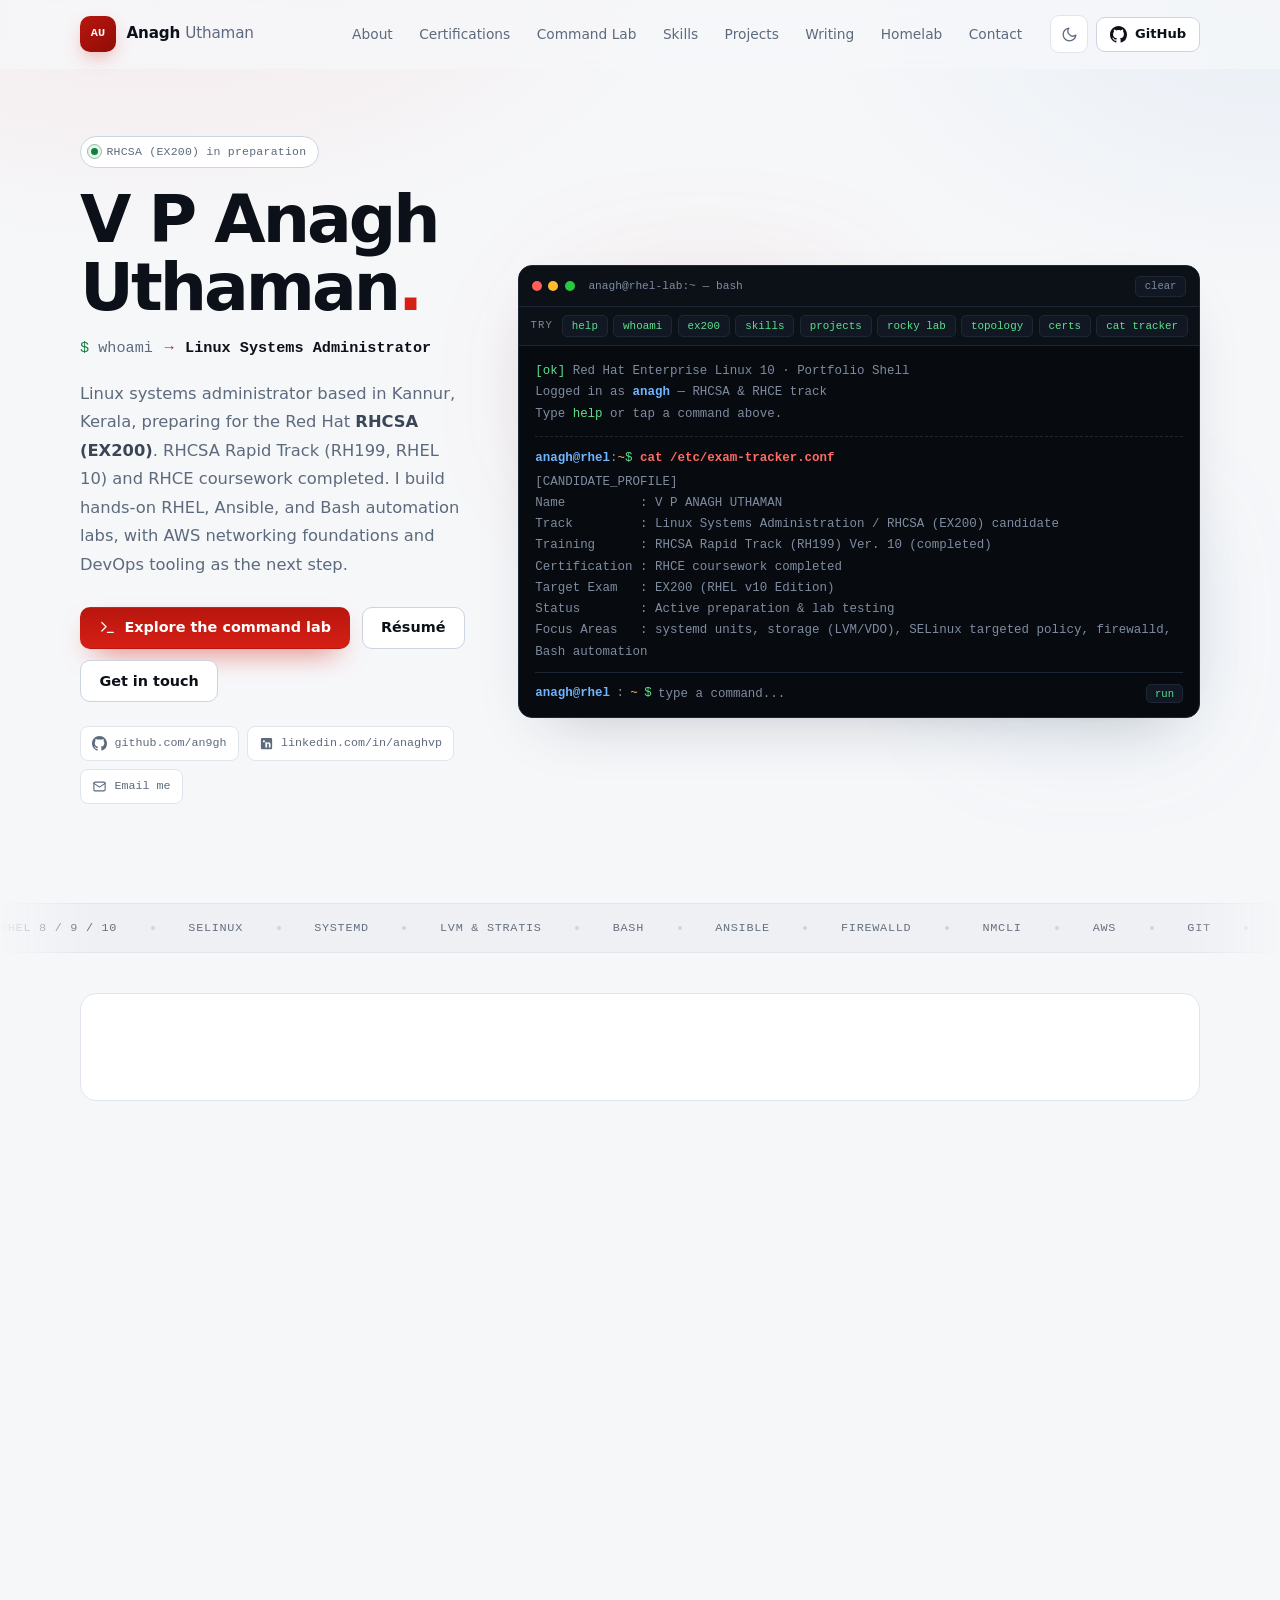
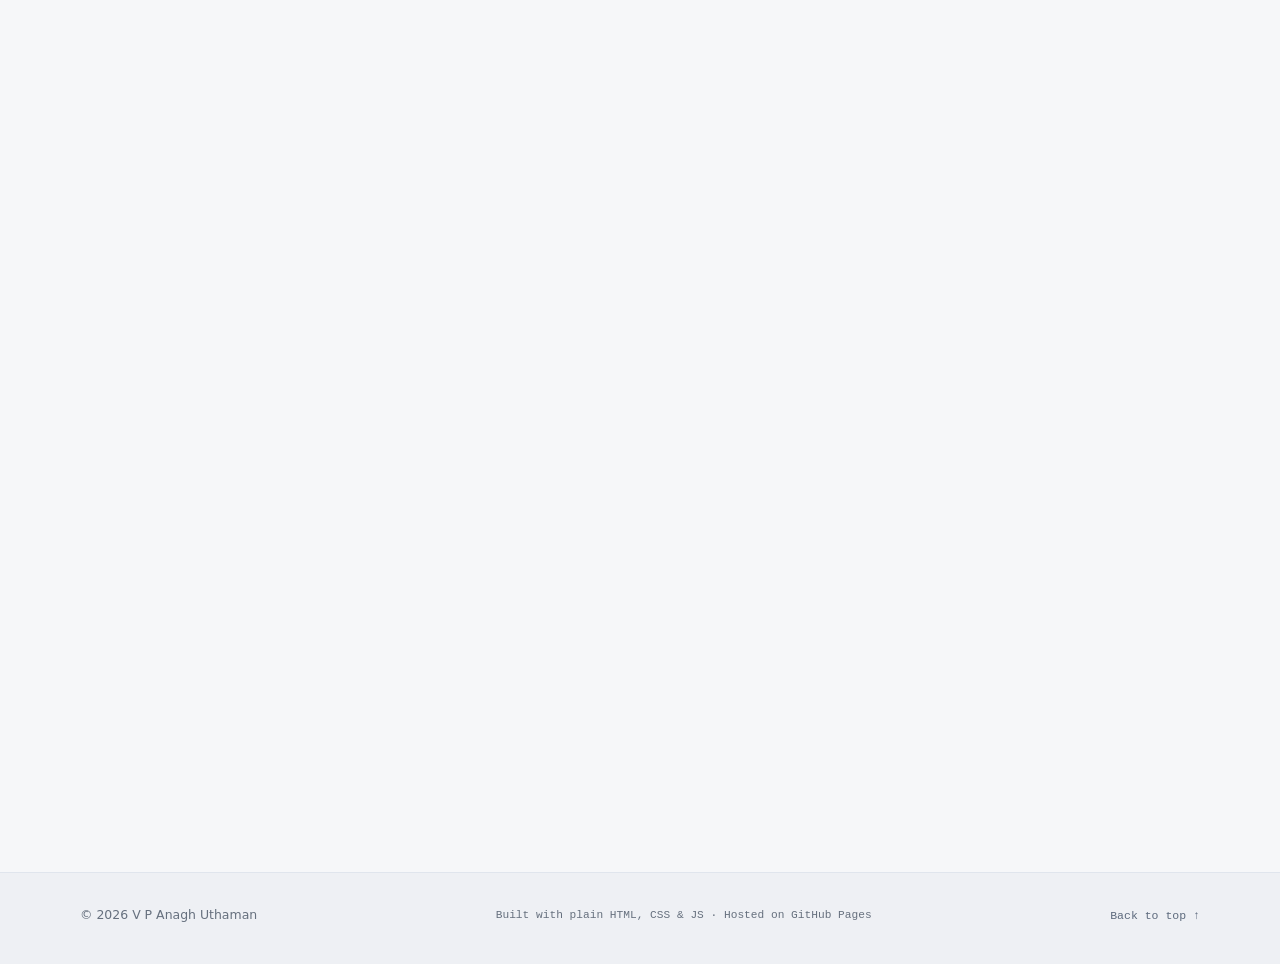
==== index.html @ af9ee030 "Add meta CSP and referrer policy" ====
<!DOCTYPE html>
<html lang="en">
<head>
  <meta charset="UTF-8">
  <meta http-equiv="Content-Security-Policy" content="default-src 'self'; script-src 'self'; style-src 'self' https://fonts.googleapis.com; font-src 'self' https://fonts.gstatic.com; img-src 'self' data:; connect-src 'self' https://fonts.googleapis.com https://fonts.gstatic.com; manifest-src 'self'; object-src 'none'; frame-src 'none'; media-src 'none'; worker-src 'none'; base-uri 'self'; form-action 'self'">
  <meta name="referrer" content="strict-origin-when-cross-origin">
  <meta name="viewport" content="width=device-width, initial-scale=1.0">
  <title>V P Anagh Uthaman — Linux Systems Administration</title>
  <meta name="description" content="Portfolio of V P Anagh Uthaman: RHEL labs, SELinux, systemd, Ansible automation, Bash scripting, RH199 completion, and RHCSA (EX200) preparation.">
  <meta name="author" content="V P Anagh Uthaman">
  <meta name="theme-color" content="#07080b">
  <meta name="color-scheme" content="dark light">
  <link rel="canonical" href="https://anakx1.github.io/anagh/">
  <meta property="og:type" content="website">
  <meta property="og:site_name" content="V P Anagh Uthaman">
  <meta property="og:locale" content="en_IN">
  <meta property="og:title" content="V P Anagh Uthaman — Linux Systems Administration">
  <meta property="og:description" content="RHEL labs, SELinux, systemd, Ansible automation, Bash scripting, RH199 completion, and RHCSA (EX200) preparation.">
  <meta property="og:url" content="https://anakx1.github.io/anagh/">
  <meta property="og:image" content="https://anakx1.github.io/anagh/assets/og-card.png">
  <meta property="og:image:type" content="image/png">
  <meta property="og:image:width" content="1200">
  <meta property="og:image:height" content="630">
  <meta property="og:image:alt" content="V P Anagh Uthaman — Linux Systems Administration portfolio">
  <meta name="twitter:card" content="summary_large_image">
  <meta name="twitter:title" content="V P Anagh Uthaman — Linux Systems Administration">
  <meta name="twitter:description" content="RHEL labs, SELinux, systemd, Ansible automation, Bash scripting, RH199 completion, and RHCSA (EX200) preparation.">
  <meta name="twitter:image" content="https://anakx1.github.io/anagh/assets/og-card.png">
  <meta name="twitter:image:alt" content="V P Anagh Uthaman — Linux Systems Administration portfolio">
  <link rel="icon" href="data:image/svg+xml,%3Csvg xmlns='http://www.w3.org/2000/svg' viewBox='0 0 100 100'%3E%3Crect width='100' height='100' rx='22' fill='%23e01e16'/%3E%3Ctext x='50' y='68' font-family='monospace' font-size='48' font-weight='700' fill='white' text-anchor='middle'%3EAU%3C/text%3E%3C/svg%3E">
  <link rel="apple-touch-icon" href="assets/apple-touch-icon.png">
  <link rel="manifest" href="site.webmanifest">
  <link rel="preconnect" href="https://fonts.googleapis.com">
  <link rel="preconnect" href="https://fonts.gstatic.com" crossorigin>
  <link href="https://fonts.googleapis.com/css2?family=Inter:wght@400..800&family=JetBrains+Mono:wght@400..700&display=swap" rel="stylesheet">
  <script src="assets/theme.js"></script>
  <script type="application/ld+json">
  {
    "@context": "https://schema.org",
    "@type": "Person",
    "name": "V P Anagh Uthaman",
    "url": "https://anakx1.github.io/anagh/",
    "image": "https://anakx1.github.io/anagh/assets/og-card.png",
    "jobTitle": "Linux Systems Administrator",
    "description": "Linux systems administrator with RHCSA Rapid Track (RH199) completion, preparing for RHCSA (EX200), and hands-on RHEL, SELinux, systemd, Ansible, and Bash automation labs.",
    "email": "dev.an9gh@gmail.com",
    "knowsAbout": ["Red Hat Enterprise Linux", "SELinux", "systemd", "Ansible", "Bash", "AWS"],
    "sameAs": ["https://github.com/an9gh", "https://in.linkedin.com/in/anaghvp"]
  }
  </script>
  <link rel="stylesheet" href="assets/styles.css">
</head>
<body>
  <a class="skip-link" href="#main">Skip to content</a>

  <header class="site-header" id="site-header">
    <div class="container nav">
      <a class="brand" href="#top" aria-label="V P Anagh Uthaman — home">
        <span class="brand-mark" aria-hidden="true">AU</span>
        <span class="brand-text">Anagh <span>Uthaman</span></span>
      </a>

      <nav class="nav-links" id="nav-links" aria-label="Primary">
        <a href="#about">About</a>
        <a href="#certs">Certifications</a>
        <a href="lab.html">Command Lab</a>
        <a href="#skills">Skills</a>
        <a href="#projects">Projects</a>
        <a href="#writing">Writing</a>
        <a href="homelab.html">Homelab</a>
        <a href="#contact">Contact</a>
      </nav>

      <div class="nav-actions">
        <button class="icon-btn" id="theme-toggle" type="button" aria-label="Switch to light theme" title="Toggle theme">
          <svg class="icon-sun" viewBox="0 0 24 24" fill="none" stroke="currentColor" stroke-width="1.8" stroke-linecap="round" aria-hidden="true" focusable="false">
            <circle cx="12" cy="12" r="4"></circle>
            <path d="M12 2v2M12 20v2M4.93 4.93l1.42 1.42M17.66 17.66l1.41 1.41M2 12h2M20 12h2M4.93 19.07l1.42-1.42M17.66 6.34l1.41-1.41"></path>
          </svg>
          <svg class="icon-moon" viewBox="0 0 24 24" fill="none" stroke="currentColor" stroke-width="1.8" stroke-linecap="round" stroke-linejoin="round" aria-hidden="true" focusable="false">
            <path d="M21 12.8A9 9 0 1 1 11.2 3a7 7 0 0 0 9.8 9.8Z"></path>
          </svg>
        </button>

        <a class="btn btn-sm btn-ghost nav-github" href="https://github.com/an9gh" target="_blank" rel="noopener me">
          <svg viewBox="0 0 16 16" fill="currentColor" aria-hidden="true" focusable="false">
            <path d="M8 0C3.58 0 0 3.58 0 8c0 3.54 2.29 6.53 5.47 7.59.4.07.55-.17.55-.38 0-.19-.01-.82-.01-1.49-2.01.37-2.53-.49-2.69-.94-.09-.23-.48-.94-.82-1.13-.28-.15-.68-.52-.01-.53.63-.01 1.08.58 1.23.82.72 1.21 1.87.87 2.33.66.07-.52.28-.87.51-1.07-1.78-.2-3.64-.89-3.64-3.95 0-.87.31-1.59.82-2.15-.08-.2-.36-1.02.08-2.12 0 0 .67-.21 2.2.82.64-.18 1.32-.27 2-.27.68 0 1.36.09 2 .27 1.53-1.04 2.2-.82 2.2-.82.44 1.1.16 1.92.08 2.12.51.56.82 1.27.82 2.15 0 3.07-1.87 3.75-3.65 3.95.29.25.54.73.54 1.48 0 1.07-.01 1.93-.01 2.2 0 .21.15.46.55.38A8.013 8.013 0 0 0 16 8c0-4.42-3.58-8-8-8Z"></path>
          </svg>
          GitHub
        </a>

        <button class="icon-btn menu-btn" id="menu-toggle" type="button" aria-label="Toggle navigation" aria-expanded="false" aria-controls="nav-links">
          <span></span>
          <span></span>
          <span></span>
        </button>
      </div>
    </div>
  </header>

  <main id="main">
    <section class="hero" id="top">
      <div class="container hero-grid">
        <div class="hero-copy">
          <span class="status reveal"><span class="pulse-dot" aria-hidden="true"></span> RHCSA (EX200) in preparation</span>

          <h1 class="reveal">V P Anagh<br>Uthaman<span class="accent">.</span></h1>

          <p class="hero-role reveal"><span class="prompt-mark">$</span> whoami <span class="arrow">&rarr;</span> <strong>Linux Systems Administrator</strong></p>

          <p class="hero-bio reveal">
            Linux systems administrator based in Kannur, Kerala, preparing for the Red Hat <strong>RHCSA (EX200)</strong>.
            RHCSA Rapid Track (RH199, RHEL 10) and RHCE coursework completed. I build hands-on RHEL, Ansible, and Bash
            automation labs, with AWS networking foundations and DevOps tooling as the next step.
          </p>

          <div class="hero-actions reveal">
            <a class="btn btn-primary" href="lab.html">
              <svg viewBox="0 0 24 24" fill="none" stroke="currentColor" stroke-width="1.8" stroke-linecap="round" stroke-linejoin="round" aria-hidden="true" focusable="false">
                <polyline points="4 17 10 11 4 5"></polyline>
                <line x1="12" y1="19" x2="20" y2="19"></line>
              </svg>
              Explore the command lab
            </a>
            <a class="btn btn-ghost" href="resume.html">Résumé</a>
            <a class="btn btn-ghost" href="#contact">Get in touch</a>
          </div>

          <div class="hero-socials reveal">
            <a class="social-link" href="https://github.com/an9gh" target="_blank" rel="noopener me">
              <svg viewBox="0 0 16 16" fill="currentColor" aria-hidden="true" focusable="false">
                <path d="M8 0C3.58 0 0 3.58 0 8c0 3.54 2.29 6.53 5.47 7.59.4.07.55-.17.55-.38 0-.19-.01-.82-.01-1.49-2.01.37-2.53-.49-2.69-.94-.09-.23-.48-.94-.82-1.13-.28-.15-.68-.52-.01-.53.63-.01 1.08.58 1.23.82.72 1.21 1.87.87 2.33.66.07-.52.28-.87.51-1.07-1.78-.2-3.64-.89-3.64-3.95 0-.87.31-1.59.82-2.15-.08-.2-.36-1.02.08-2.12 0 0 .67-.21 2.2.82.64-.18 1.32-.27 2-.27.68 0 1.36.09 2 .27 1.53-1.04 2.2-.82 2.2-.82.44 1.1.16 1.92.08 2.12.51.56.82 1.27.82 2.15 0 3.07-1.87 3.75-3.65 3.95.29.25.54.73.54 1.48 0 1.07-.01 1.93-.01 2.2 0 .21.15.46.55.38A8.013 8.013 0 0 0 16 8c0-4.42-3.58-8-8-8Z"></path>
              </svg>
              github.com/an9gh
            </a>
            <a class="social-link" href="https://in.linkedin.com/in/anaghvp" target="_blank" rel="noopener me">
              <svg viewBox="0 0 24 24" fill="currentColor" aria-hidden="true" focusable="false">
                <path d="M19 3a2 2 0 0 1 2 2v14a2 2 0 0 1-2 2H5a2 2 0 0 1-2-2V5a2 2 0 0 1 2-2h14m-.5 15.5v-5.3a3.26 3.26 0 0 0-3.26-3.26c-.85 0-1.84.52-2.28 1.3v-1.11h-2.79v8.37h2.79v-4.93c0-.77.62-1.4 1.39-1.4a1.4 1.4 0 0 1 1.4 1.4v4.93h2.75M6.46 10.9h2.79v8.37H6.46v-8.37M7.86 6.72a1.63 1.63 0 0 0-1.63 1.63c0 .9.73 1.63 1.63 1.63.9 0 1.63-.73 1.63-1.63 0-.9-.73-1.63-1.63-1.63z"></path>
              </svg>
              linkedin.com/in/anaghvp
            </a>
            <a class="social-link email-link" href="mailto:dev.an9gh@gmail.com">
              <svg viewBox="0 0 24 24" fill="none" stroke="currentColor" stroke-width="1.8" stroke-linecap="round" stroke-linejoin="round" aria-hidden="true" focusable="false">
                <rect x="3" y="5" width="18" height="14" rx="2"></rect>
                <path d="m3 7 9 6 9-6"></path>
              </svg>
              Email me
            </a>
          </div>

          <p class="hero-now reveal"><span class="pulse-dot" aria-hidden="true"></span> Currently: RHCSA (EX200) preparation</p>
        </div>

        <div class="hero-terminal reveal">
          <div class="terminal-wrap">
            <div class="terminal" id="terminal-card">
              <div class="terminal-bar">
                <span class="tdot tdot-r" aria-hidden="true"></span>
                <span class="tdot tdot-y" aria-hidden="true"></span>
                <span class="tdot tdot-g" aria-hidden="true"></span>
                <span class="terminal-title">anagh@rhel-lab:~ &mdash; bash</span>
                <button class="term-clear" type="button" data-action="clear">clear</button>
              </div>

              <div class="term-chips" role="group" aria-label="Quick commands">
                <span class="chips-label">try</span>
                <button class="chip" type="button" data-cmd="help">help</button>
                <button class="chip" type="button" data-cmd="whoami">whoami</button>
                <button class="chip" type="button" data-cmd="ex200">ex200</button>
                <button class="chip" type="button" data-cmd="skills">skills</button>
                <button class="chip" type="button" data-cmd="projects">projects</button>
                <button class="chip" type="button" data-cmd="rockylab">rocky lab</button>
                <button class="chip" type="button" data-cmd="arch">topology</button>
                <button class="chip" type="button" data-cmd="certs">certs</button>
                <button class="chip" type="button" data-cmd="cat /etc/exam-tracker.conf">cat tracker</button>
              </div>

              <div class="terminal-body" id="terminal-body">
                <div id="terminal-history" role="log" aria-live="polite" aria-label="Terminal output">
                  <div class="term-welcome">
                    <span class="t-green">[ok]</span> Red Hat Enterprise Linux 10 &middot; Portfolio Shell<br>
                    Logged in as <strong>anagh</strong> &mdash; RHCSA &amp; RHCE track<br>
                    Type <span class="t-green">help</span> or tap a command above.
                  </div>
                  <div class="term-cmdline"><span class="p-user">anagh@rhel</span><span class="p-sep">:</span><span class="p-path">~</span><span class="p-sym">$</span> <span class="term-cmd">cat /etc/exam-tracker.conf</span></div>
                  <div class="term-out">[CANDIDATE_PROFILE]
Name          : V P ANAGH UTHAMAN
Track         : Linux Systems Administration / RHCSA (EX200) candidate
Training      : RHCSA Rapid Track (RH199) Ver. 10 (completed)
Certification : RHCE coursework completed
Target Exam   : EX200 (RHEL v10 Edition)
Status        : Active preparation &amp; lab testing
Focus Areas   : systemd units, storage (LVM/VDO), SELinux targeted policy, firewalld, Bash automation</div>
                </div>

                <form class="term-input-row" id="term-form" autocomplete="off">
                  <span class="p-user">anagh@rhel</span><span class="p-sep">:</span><span class="p-path">~</span><span class="p-sym">$</span>
                  <label class="sr-only" for="terminal-input">Terminal command</label>
                  <input id="terminal-input" type="text" placeholder="type a command..." autocomplete="off" autocorrect="off" autocapitalize="off" spellcheck="false">
                  <button class="term-run" type="submit" aria-label="Run command">run</button>
                </form>
              </div>
            </div>
          </div>
        </div>
      </div>
    </section>

    <div class="tech-strip" aria-hidden="true">
      <div class="tech-track">
        <div class="tech-inner">
          <span>RHEL 8 / 9 / 10</span><span class="sep"></span>
          <span>SELinux</span><span class="sep"></span>
          <span>systemd</span><span class="sep"></span>
          <span>LVM &amp; Stratis</span><span class="sep"></span>
          <span>Bash</span><span class="sep"></span>
          <span>Ansible</span><span class="sep"></span>
          <span>firewalld</span><span class="sep"></span>
          <span>nmcli</span><span class="sep"></span>
          <span>AWS</span><span class="sep"></span>
          <span>Git</span><span class="sep"></span>
          <span>Troubleshooting</span><span class="sep"></span>
        </div>
        <div class="tech-inner">
          <span>RHEL 8 / 9 / 10</span><span class="sep"></span>
          <span>SELinux</span><span class="sep"></span>
          <span>systemd</span><span class="sep"></span>
          <span>LVM &amp; Stratis</span><span class="sep"></span>
          <span>Bash</span><span class="sep"></span>
          <span>Ansible</span><span class="sep"></span>
          <span>firewalld</span><span class="sep"></span>
          <span>nmcli</span><span class="sep"></span>
          <span>AWS</span><span class="sep"></span>
          <span>Git</span><span class="sep"></span>
          <span>Troubleshooting</span><span class="sep"></span>
        </div>
      </div>
    </div>

    <section class="stats-section" aria-label="Quick facts">
      <div class="container">
        <div class="stats">
          <div class="stat reveal">
            <span class="stat-value">8<span class="unit">/</span>9<span class="unit">/</span>10</span>
            <span class="stat-label">RHEL generations</span>
          </div>
          <div class="stat reveal">
            <span class="stat-value">4</span>
            <span class="stat-label">Featured labs</span>
          </div>
          <div class="stat reveal">
            <span class="stat-value">EX200</span>
            <span class="stat-label">Target certification</span>
          </div>
          <div class="stat reveal">
            <span class="stat-value">RHCE</span>
            <span class="stat-label">Coursework completed</span>
          </div>
        </div>
      </div>
    </section>

    <section class="section" id="about" data-spy>
      <div class="container">
        <div class="section-head reveal">
          <p class="kicker">01 &mdash; About</p>
          <h2>Linux, labs, and the why behind the fix</h2>
          <p>I learn by building systems, breaking them, and documenting the repair.</p>
        </div>

        <div class="about-grid">
          <div class="about-copy card reveal">
            <p>I&rsquo;m V P Anagh Uthaman, a Linux systems administrator based in Kannur, Kerala. I focus on RHEL administration: systemd, storage with LVM and Stratis, SELinux, firewalld, users and permissions, and Bash/Ansible automation.</p>
            <p>My lab runs on an Ubuntu KVM/virt-manager host with RHEL 9/10 and Rocky Linux 9 guests. I document the commands, the failures, and the fix &mdash; including an xrdp/X11 troubleshooting case study, a GRUB <code>rd.break</code> password recovery, and a three-node Ansible automation lab.</p>
            <p>I completed the RHCSA Rapid Track (RH199, RHEL 10) and RHCE coursework. I&rsquo;m now preparing for the EX200 exam and looking for Linux and systems administration roles.</p>
            <div class="about-actions">
              <a class="btn btn-primary" href="resume.html">View résumé</a>
              <a class="btn btn-ghost" href="homelab.html">Explore the homelab</a>
            </div>
          </div>

          <aside class="about-facts card reveal" aria-label="Quick profile">
            <dl class="fact-list">
              <div>
                <dt>Based in</dt>
                <dd>Kannur, Kerala, India</dd>
              </div>
              <div>
                <dt>Focus</dt>
                <dd>RHEL 10 &middot; SELinux &middot; systemd &middot; LVM &middot; Ansible &middot; Bash</dd>
              </div>
              <div>
                <dt>Training</dt>
                <dd>RHCSA Rapid Track (RH199, RHEL 10) completed</dd>
              </div>
              <div>
                <dt>Next</dt>
                <dd>RHCSA EX200 &middot; RHCE EX294</dd>
              </div>
              <div>
                <dt>Open to</dt>
                <dd>Linux and systems administration roles</dd>
              </div>
            </dl>
          </aside>
        </div>
      </div>
    </section>

    <section class="section" id="certs" data-spy>
      <div class="container">
        <div class="section-head reveal">
          <p class="kicker">02 &mdash; Certifications</p>
          <h2>Certification roadmap</h2>
          <p>Focused on enterprise Linux administration, with automation and cloud fundamentals building on top.</p>
        </div>

        <div class="cert-grid">
          <article class="cert-card card reveal">
            <div class="cert-top">
              <span class="cert-icon" aria-hidden="true">
                <svg viewBox="0 0 24 24" fill="none" stroke="currentColor" stroke-width="1.7" stroke-linecap="round" stroke-linejoin="round" focusable="false">
                  <path d="M12 3 4.5 6.5v5.2c0 4.7 3.2 7.8 7.5 9.3 4.3-1.5 7.5-4.6 7.5-9.3V6.5L12 3Z"></path>
                  <path d="m9 12 2 2 4-4"></path>
                </svg>
              </span>
              <span class="badge badge-red">Target exam</span>
            </div>
            <h3>EX200 &mdash; RHCSA</h3>
            <p class="cert-sub">Red Hat Enterprise Linux 10</p>
            <p class="cert-desc">Core RHEL administration: services, storage, SELinux, networking, users, and containerized workflows. RHCSA Rapid Track (RH199) &mdash; Ver. 10 completed.</p>
            <ul class="meta-list">
              <li>EX200 in preparation</li>
              <li>RH199 completed</li>
            </ul>
            <p class="cert-credential"><a class="text-link" href="https://www.linkedin.com/posts/anaghvp_rhcsa-redhat-linux-share-7511116312618639361-bZvK/" target="_blank" rel="noopener">View RH199 credential &nearr;</a></p>
          </article>

          <article class="cert-card card reveal">
            <div class="cert-top">
              <span class="cert-icon" aria-hidden="true">
                <svg viewBox="0 0 24 24" fill="none" stroke="currentColor" stroke-width="1.7" stroke-linecap="round" stroke-linejoin="round" focusable="false">
                  <rect x="3" y="4" width="18" height="7" rx="1.5"></rect>
                  <rect x="3" y="13" width="18" height="7" rx="1.5"></rect>
                  <path d="M7 7.5h.01M7 16.5h.01"></path>
                </svg>
              </span>
              <span class="badge badge-green">Coursework completed</span>
            </div>
            <h3>RHCE track</h3>
            <p class="cert-sub">Red Hat Certified Engineer</p>
            <p class="cert-desc">Ansible automation, system recovery, and service hardening on top of Enterprise Linux administration.</p>
            <ul class="meta-list">
              <li>Ansible</li>
              <li>Automation</li>
            </ul>
          </article>

          <article class="cert-card card reveal">
            <div class="cert-top">
              <span class="cert-icon" aria-hidden="true">
                <svg viewBox="0 0 24 24" fill="none" stroke="currentColor" stroke-width="1.7" stroke-linecap="round" stroke-linejoin="round" focusable="false">
                  <path d="M7 18a4.5 4.5 0 0 1-.8-8.9A5.5 5.5 0 0 1 17 8.5a4 4 0 0 1 .5 8H7Z"></path>
                </svg>
              </span>
              <span class="badge badge-amber">Foundations</span>
            </div>
            <h3>AWS fundamentals</h3>
            <p class="cert-sub">Cloud &amp; networking basics</p>
            <p class="cert-desc">VPC, subnets, Elastic IP, routing, and Lambda fundamentals. DevOps tooling is the next area of study.</p>
            <ul class="meta-list">
              <li>Networking</li>
              <li>Lambda</li>
            </ul>
          </article>
        </div>
      </div>
    </section>

    <section class="section" id="skills" data-spy>
      <div class="container">
        <div class="section-head reveal">
          <p class="kicker">03 &mdash; Skills</p>
          <h2>Technical skillset</h2>
          <p>Systems administration fundamentals backed by hands-on labs, automation, and troubleshooting practice.</p>
        </div>

        <div class="skill-grid">
          <article class="skill-card card reveal">
            <div class="skill-head">
              <span class="skill-icon" aria-hidden="true">
                <svg viewBox="0 0 24 24" fill="none" stroke="currentColor" stroke-width="1.7" stroke-linecap="round" stroke-linejoin="round" focusable="false">
                  <rect x="3" y="4" width="18" height="7" rx="1.5"></rect>
                  <rect x="3" y="13" width="18" height="7" rx="1.5"></rect>
                  <path d="M7 7.5h.01M7 16.5h.01"></path>
                </svg>
              </span>
              <h3>Linux &amp; systems</h3>
            </div>
            <ul class="pill-list">
              <li class="pill">RHEL 8 / 9 / 10</li>
              <li class="pill">SELinux</li>
              <li class="pill">systemd</li>
              <li class="pill">LVM &amp; Stratis</li>
              <li class="pill">firewalld</li>
              <li class="pill">nmcli</li>
              <li class="pill">Users &amp; ACLs</li>
              <li class="pill">Bash scripting</li>
            </ul>
          </article>

          <article class="skill-card card reveal">
            <div class="skill-head">
              <span class="skill-icon" aria-hidden="true">
                <svg viewBox="0 0 24 24" fill="none" stroke="currentColor" stroke-width="1.7" stroke-linecap="round" stroke-linejoin="round" focusable="false">
                  <path d="M7 18a4.5 4.5 0 0 1-.8-8.9A5.5 5.5 0 0 1 17 8.5a4 4 0 0 1 .5 8H7Z"></path>
                </svg>
              </span>
              <h3>Cloud &amp; automation</h3>
            </div>
            <ul class="pill-list">
              <li class="pill">Ansible</li>
              <li class="pill">AWS VPC</li>
              <li class="pill">Subnets &amp; routing</li>
              <li class="pill">Elastic IP</li>
              <li class="pill">Lambda</li>
              <li class="pill">Git / GitHub</li>
              <li class="pill">Shell automation</li>
              <li class="pill">Cron &amp; timers</li>
            </ul>
          </article>

          <article class="skill-card card reveal">
            <div class="skill-head">
              <span class="skill-icon" aria-hidden="true">
                <svg viewBox="0 0 24 24" fill="none" stroke="currentColor" stroke-width="1.7" stroke-linecap="round" stroke-linejoin="round" focusable="false">
                  <path d="M12 3 4.5 6.5v5.2c0 4.7 3.2 7.8 7.5 9.3 4.3-1.5 7.5-4.6 7.5-9.3V6.5L12 3Z"></path>
                  <path d="m9 12 2 2 4-4"></path>
                </svg>
              </span>
              <h3>Operations</h3>
            </div>
            <ul class="pill-list">
              <li class="pill">Troubleshooting</li>
              <li class="pill">Log analysis</li>
              <li class="pill">Root cause analysis</li>
              <li class="pill">System recovery</li>
              <li class="pill">Hardening</li>
              <li class="pill">Documentation</li>
            </ul>
          </article>
        </div>
      </div>
    </section>

    <section class="section" id="projects" data-spy>
      <div class="container">
        <div class="section-head reveal">
          <p class="kicker">04 &mdash; Projects</p>
          <h2>Hands-on labs &amp; projects</h2>
          <p>Real repositories and lab write-ups: automation, recovery, scripting, and enterprise administration on RHEL-family systems.</p>
        </div>

        <div class="project-grid">
          <article class="project-card card reveal">
            <div class="project-top">
              <span class="project-icon" aria-hidden="true">
                <svg viewBox="0 0 24 24" fill="none" stroke="currentColor" stroke-width="1.7" stroke-linecap="round" stroke-linejoin="round" focusable="false">
                  <circle cx="6" cy="6" r="2.5"></circle>
                  <circle cx="18" cy="6" r="2.5"></circle>
                  <circle cx="12" cy="18" r="2.5"></circle>
                  <path d="M8.5 6h7M7.2 8.2l3.6 7.6M16.8 8.2l-3.6 7.6"></path>
                </svg>
              </span>
              <span class="badge badge-red">RHCE track</span>
            </div>
            <h3 class="project-title">
              <a href="https://github.com/an9gh/ansible-works" target="_blank" rel="noopener">
                ansible-works
                <svg viewBox="0 0 24 24" fill="none" stroke="currentColor" stroke-width="2" stroke-linecap="round" stroke-linejoin="round" aria-hidden="true" focusable="false">
                  <path d="M7 17 17 7M8 7h9v9"></path>
                </svg>
              </a>
            </h3>
            <p class="project-desc">Multi-node infrastructure automation lab on KVM/virt-manager with one RHEL 10 control node and two RHEL-family managed nodes (RHEL 9 and Rocky Linux 9). Passwordless SSH, privileged sudoers, and playbooks for centralized state enforcement.</p>
            <ul class="pill-list pill-list--sm">
              <li class="pill">Ansible</li>
              <li class="pill">KVM / virt-manager</li>
              <li class="pill">SSH keys</li>
              <li class="pill">Automation</li>
            </ul>

            <details class="topology">
              <summary>View topology blueprint (KVM + 3 VMs)</summary>
              <div class="topology-body">
                <svg viewBox="0 0 600 280" xmlns="http://www.w3.org/2000/svg" role="img" aria-label="Ansible lab topology: one RHEL 10 control node connected over passwordless SSH to RHEL 9 and Rocky Linux 9 managed nodes on a KVM subnet">
                  <rect x="8" y="8" width="584" height="264" rx="8" fill="#0d1117" stroke="#30363d" stroke-dasharray="4 4"></rect>
                  <text x="22" y="26" fill="#8b949e" font-family="monospace" font-size="11" font-weight="bold">KVM / virt-manager Subnet (192.168.122.0/24)</text>
                  <path d="M 300 115 L 300 142 L 150 142 L 150 166" fill="none" stroke="#58a6ff" stroke-width="2"></path>
                  <polygon points="150,172 146,164 154,164" fill="#58a6ff"></polygon>
                  <path d="M 300 115 L 300 142 L 450 142 L 450 166" fill="none" stroke="#58a6ff" stroke-width="2"></path>
                  <polygon points="450,172 446,164 454,164" fill="#58a6ff"></polygon>
                  <text x="300" y="136" fill="#7ee787" font-family="monospace" font-size="10" text-anchor="middle">Passwordless SSH (Port 22 / Key Auth)</text>
                  <rect x="190" y="38" width="220" height="74" rx="6" fill="#161b22" stroke="#58a6ff" stroke-width="1.5"></rect>
                  <text x="300" y="58" fill="#58a6ff" font-family="monospace" font-size="12" font-weight="bold" text-anchor="middle">Ansible Control Node</text>
                  <text x="300" y="76" fill="#c9d1d9" font-family="monospace" font-size="10" text-anchor="middle">IP: 192.168.122.10 / RHEL 10</text>
                  <text x="300" y="94" fill="#8b949e" font-family="monospace" font-size="9" text-anchor="middle">ansible-playbook / id_ed25519</text>
                  <rect x="35" y="172" width="230" height="84" rx="6" fill="#161b22" stroke="#30363d" stroke-width="1.5"></rect>
                  <text x="150" y="192" fill="#f0f6fc" font-family="monospace" font-size="11" font-weight="bold" text-anchor="middle">Managed Node 1</text>
                  <text x="150" y="210" fill="#ff6b62" font-family="monospace" font-size="10" text-anchor="middle">rhel-node1 / RHEL 9</text>
                  <text x="150" y="226" fill="#8b949e" font-family="monospace" font-size="9" text-anchor="middle">IP: 192.168.122.21</text>
                  <text x="150" y="242" fill="#7ee787" font-family="monospace" font-size="9" text-anchor="middle">user: automation / sudo NOPASSWD</text>
                  <rect x="335" y="172" width="230" height="84" rx="6" fill="#161b22" stroke="#30363d" stroke-width="1.5"></rect>
                  <text x="450" y="192" fill="#f0f6fc" font-family="monospace" font-size="11" font-weight="bold" text-anchor="middle">Managed Node 2</text>
                  <text x="450" y="210" fill="#f0a53a" font-family="monospace" font-size="10" text-anchor="middle">rocky-node2 / Rocky Linux 9</text>
                  <text x="450" y="226" fill="#8b949e" font-family="monospace" font-size="9" text-anchor="middle">IP: 192.168.122.22</text>
                  <text x="450" y="242" fill="#7ee787" font-family="monospace" font-size="9" text-anchor="middle">user: automation / sudo NOPASSWD</text>
                </svg>
              </div>
            </details>

            <div class="project-foot">
              <span class="mono-dim">Python / YAML</span>
              <a class="text-link" href="https://github.com/an9gh/ansible-works" target="_blank" rel="noopener">View repo &rarr;</a>
            </div>
          </article>

          <article class="project-card card reveal">
            <div class="project-top">
              <span class="project-icon" aria-hidden="true">
                <svg viewBox="0 0 24 24" fill="none" stroke="currentColor" stroke-width="1.7" stroke-linecap="round" stroke-linejoin="round" focusable="false">
                  <rect x="4" y="10" width="16" height="11" rx="2"></rect>
                  <path d="M8 10V7a4 4 0 0 1 8 0v3"></path>
                  <path d="M12 15v2"></path>
                </svg>
              </span>
              <span class="badge badge-red">RHCSA / EX200</span>
            </div>
            <h3 class="project-title">
              <a href="https://github.com/an9gh/rhel-root-password-recovery" target="_blank" rel="noopener">
                rhel-root-password-recovery
                <svg viewBox="0 0 24 24" fill="none" stroke="currentColor" stroke-width="2" stroke-linecap="round" stroke-linejoin="round" aria-hidden="true" focusable="false">
                  <path d="M7 17 17 7M8 7h9v9"></path>
                </svg>
              </a>
            </h3>
            <p class="project-desc">Emergency recovery procedure for Red Hat Enterprise Linux: bootloader interrupt via GRUB kernel arguments (<code>rd.break</code>), sysroot remount, chroot password reset, and SELinux relabeling.</p>
            <ul class="pill-list pill-list--sm">
              <li class="pill">RHEL 9 / 10</li>
              <li class="pill">GRUB</li>
              <li class="pill">SELinux</li>
              <li class="pill">Troubleshooting</li>
            </ul>
            <div class="project-foot">
              <span class="mono-dim">RHEL / SysAdmin</span>
              <a class="text-link" href="https://github.com/an9gh/rhel-root-password-recovery" target="_blank" rel="noopener">View repo &rarr;</a>
            </div>
          </article>

          <article class="project-card card reveal">
            <div class="project-top">
              <span class="project-icon" aria-hidden="true">
                <svg viewBox="0 0 24 24" fill="none" stroke="currentColor" stroke-width="1.7" stroke-linecap="round" stroke-linejoin="round" focusable="false">
                  <polyline points="4 17 10 11 4 5"></polyline>
                  <line x1="12" y1="19" x2="20" y2="19"></line>
                </svg>
              </span>
              <span class="badge badge-amber">Automation</span>
            </div>
            <h3 class="project-title">
              <a href="https://github.com/an9gh/bash-practice" target="_blank" rel="noopener">
                bash-practice
                <svg viewBox="0 0 24 24" fill="none" stroke="currentColor" stroke-width="2" stroke-linecap="round" stroke-linejoin="round" aria-hidden="true" focusable="false">
                  <path d="M7 17 17 7M8 7h9v9"></path>
                </svg>
              </a>
            </h3>
            <p class="project-desc">Hands-on shell and Bash automation for systems engineering: user administration, environment audits, system health metrics, and automated maintenance workflows.</p>
            <ul class="pill-list pill-list--sm">
              <li class="pill">Bash</li>
              <li class="pill">Shell scripting</li>
              <li class="pill">Linux admin</li>
              <li class="pill">Cron</li>
            </ul>
            <div class="project-foot">
              <span class="mono-dim">Shell</span>
              <a class="text-link" href="https://github.com/an9gh/bash-practice" target="_blank" rel="noopener">View repo &rarr;</a>
            </div>
          </article>

          <article class="project-card card reveal">
            <div class="project-top">
              <span class="project-icon" aria-hidden="true">
                <svg viewBox="0 0 24 24" fill="none" stroke="currentColor" stroke-width="1.7" stroke-linecap="round" stroke-linejoin="round" focusable="false">
                  <circle cx="11" cy="11" r="6"></circle>
                  <path d="m16 16 4 4"></path>
                </svg>
              </span>
              <span class="badge badge-cyan">Case study</span>
            </div>
            <h3 class="project-title">
              <a href="https://www.linkedin.com/posts/anaghvp_linux-rhcsa-rockylinux-activity-7519253979063549952-A6JP" target="_blank" rel="noopener">
                Rocky Linux 9 sysadmin challenge
                <svg viewBox="0 0 24 24" fill="none" stroke="currentColor" stroke-width="2" stroke-linecap="round" stroke-linejoin="round" aria-hidden="true" focusable="false">
                  <path d="M7 17 17 7M8 7h9v9"></path>
                </svg>
              </a>
            </h3>
            <p class="project-desc">Enterprise systems administration lab on Rocky Linux 9 running on KVM with virt-manager. Static networking, SSH, firewalld, passwordless sudo with user expiry, a collaborative sticky-bit directory, and rsyslog logging.</p>
            <ul class="pill-list pill-list--sm">
              <li class="pill">Rocky Linux 9</li>
              <li class="pill">KVM / virt-manager</li>
              <li class="pill">Sticky bit (1777)</li>
              <li class="pill">firewalld</li>
              <li class="pill">rsyslog</li>
              <li class="pill">xrdp / GNOME</li>
              <li class="pill">Log diagnosis</li>
            </ul>
            <div class="callout">
              <strong>Root cause analysis</strong>
              Diagnosed <code>"X server could not be started"</code> in the xrdp remote desktop via <code>/var/log/xrdp.log</code> and the systemd journal, identified a missing X11 backend package, installed it, and restored the service.
            </div>
            <div class="project-foot">
              <span class="mono-dim">Case study / Post</span>
              <a class="text-link" href="https://www.linkedin.com/posts/anaghvp_linux-rhcsa-rockylinux-activity-7519253979063549952-A6JP" target="_blank" rel="noopener">View on LinkedIn &nearr;</a>
            </div>
          </article>
        </div>
      </div>
    </section>

    <section class="section" id="writing" data-spy>
      <div class="container">
        <div class="section-head section-head--row reveal">
          <div>
            <p class="kicker">05 &mdash; Selected writing</p>
            <h2>Lessons from the lab</h2>
            <p>Short, evidence-first write-ups: symptom, diagnosis, root cause, fix, and the check that prevents a repeat.</p>
          </div>
          <a class="btn btn-ghost btn-sm" href="writing.html">Read all writing &rarr;</a>
        </div>

        <div class="project-grid">
          <article class="project-card card reveal">
            <div class="project-top">
              <span class="badge badge-red">Troubleshooting</span>
            </div>
            <h3 class="project-title"><a href="writing.html#xrdp">xrdp: &ldquo;X server could not be started&rdquo;</a></h3>
            <p class="project-desc">A running RDP service can still fail when the session starts. The fix was a missing X11 backend package, found by reading the systemd journal and <code>/var/log/xrdp.log</code> together.</p>
            <div class="project-foot">
              <span class="mono-dim">Rocky Linux 9</span>
              <a class="text-link" href="writing.html#xrdp">Read the write-up &rarr;</a>
            </div>
          </article>

          <article class="project-card card reveal">
            <div class="project-top">
              <span class="badge badge-amber">SELinux</span>
            </div>
            <h3 class="project-title"><a href="writing.html#selinux-avc">SELinux denied it. Now what?</a></h3>
            <p class="project-desc">Read the AVC, identify the source and target contexts, and choose the smallest fix: relabel, boolean, or port label. <code>setenforce 0</code> is a test, not a solution.</p>
            <div class="project-foot">
              <span class="mono-dim">RHEL 9 / targeted policy</span>
              <a class="text-link" href="writing.html#selinux-avc">Read the write-up &rarr;</a>
            </div>
          </article>

          <article class="project-card card reveal">
            <div class="project-top">
              <span class="badge badge-green">Storage</span>
            </div>
            <h3 class="project-title"><a href="writing.html#lvm-extend">The LVM extend that didn&rsquo;t take</a></h3>
            <p class="project-desc"><code>lvextend</code> can succeed while <code>df -h</code> stays flat. The gap is usually the filesystem or the PV underneath. A four-layer check finds it.</p>
            <div class="project-foot">
              <span class="mono-dim">LVM / XFS</span>
              <a class="text-link" href="writing.html#lvm-extend">Read the write-up &rarr;</a>
            </div>
          </article>
        </div>
      </div>
    </section>

    <section class="section" id="contact" data-spy>
      <div class="container">
        <div class="cta reveal">
          <p class="kicker">06 &mdash; Contact</p>
          <h2>Let&rsquo;s build something reliable.</h2>
          <p>I&rsquo;m preparing for the RHCSA (EX200) and open to Linux and systems administration roles, labs, and collaborations.</p>
          <div class="cta-actions">
            <a class="btn btn-primary email-link" href="mailto:dev.an9gh@gmail.com">Email me</a>
            <a class="btn btn-ghost" href="https://github.com/an9gh" target="_blank" rel="noopener me">GitHub</a>
            <a class="btn btn-ghost" href="https://in.linkedin.com/in/anaghvp" target="_blank" rel="noopener me">LinkedIn</a>
            <a class="btn btn-ghost" href="resume.html">Résumé</a>
          </div>
          <p class="cta-email"><a href="mailto:dev.an9gh@gmail.com">dev.an9gh@gmail.com</a></p>
        </div>
      </div>
    </section>
  </main>

  <footer class="site-footer">
    <div class="container footer-inner">
      <p>&copy; 2026 V P Anagh Uthaman</p>
      <p class="mono-dim">Built with plain HTML, CSS &amp; JS &middot; Hosted on GitHub Pages</p>
      <a class="back-top" href="#top">Back to top &uarr;</a>
    </div>
  </footer>


  <script src="assets/site.js" defer></script>
</body>
</html>
---- assets/styles.css ----
:root {
  --font-sans: "Inter", system-ui, -apple-system, "Segoe UI", Roboto, Helvetica, Arial, sans-serif;
  --font-mono: "JetBrains Mono", ui-monospace, SFMono-Regular, Menlo, Monaco, Consolas, monospace;
  --bg: #07080b;
  --bg-2: #0a0c11;
  --surface: #0e1219;
  --surface-2: #131923;
  --surface-3: #1a2130;
  --border: #202836;
  --border-2: #2d384a;
  --heading: #f3f6fb;
  --text: #c2cbda;
  --muted: #8792a5;
  --faint: #7b8699;
  --red: #ff4438;
  --red-2: #ff6b62;
  --red-soft: rgba(255, 68, 56, 0.12);
  --cyan: #5aa9ff;
  --cyan-soft: rgba(90, 169, 255, 0.12);
  --green: #3fd07f;
  --green-soft: rgba(63, 208, 127, 0.12);
  --amber: #f0a53a;
  --amber-soft: rgba(240, 165, 58, 0.12);
  --radius: 16px;
  --radius-sm: 10px;
  --shadow: 0 24px 60px -28px rgba(0, 0, 0, 0.9);
  --nav-bg: rgba(7, 8, 11, 0.78);
  --glow-a: rgba(255, 68, 56, 0.10);
  --glow-b: rgba(90, 169, 255, 0.07);
  --nav-h: 68px;
  --t-bg: #070a0f;
  --t-surface: #0c1118;
  --t-surface-2: #111823;
  --t-border: #1e2835;
  --t-text: #d8e2f0;
  --t-muted: #7f8ca0;
  --t-green: #5ce08b;
  --t-cyan: #6fb6ff;
  --t-red: #ff6b62;
  --t-amber: #f2b45c;
}

[data-theme="light"] {
  --bg: #f6f7f9;
  --bg-2: #eef0f4;
  --surface: #ffffff;
  --surface-2: #f3f5f9;
  --surface-3: #e8edf4;
  --border: #e0e5ed;
  --border-2: #ccd4e0;
  --heading: #0c1119;
  --text: #3b4656;
  --muted: #5d6a7d;
  --faint: #66707e;
  --red: #d61f16;
  --red-2: #b8160e;
  --red-soft: rgba(214, 31, 22, 0.08);
  --cyan: #0a66c2;
  --cyan-soft: rgba(10, 102, 194, 0.08);
  --green: #12803d;
  --green-soft: rgba(18, 128, 61, 0.09);
  --amber: #946100;
  --amber-soft: rgba(148, 97, 0, 0.10);
  --shadow: 0 24px 60px -30px rgba(20, 32, 54, 0.28);
  --nav-bg: rgba(246, 247, 249, 0.82);
  --glow-a: rgba(214, 31, 22, 0.07);
  --glow-b: rgba(10, 102, 194, 0.06);
}

*,
*::before,
*::after {
  box-sizing: border-box;
}

* {
  margin: 0;
  padding: 0;
}

html {
  scroll-behavior: smooth;
  -webkit-text-size-adjust: 100%;
}

body {
  min-height: 100vh;
  background-color: var(--bg);
  background-image:
    radial-gradient(900px 520px at 12% -8%, var(--glow-a), transparent 62%),
    radial-gradient(820px 520px at 100% 0%, var(--glow-b), transparent 58%);
  background-attachment: fixed;
  color: var(--text);
  font-family: var(--font-sans);
  font-size: 16px;
  line-height: 1.65;
  -webkit-font-smoothing: antialiased;
  text-rendering: optimizeLegibility;
}

::selection {
  background: var(--red);
  color: #fff;
}

a {
  color: var(--cyan);
  text-decoration: none;
}

a:hover {
  text-decoration: underline;
  text-underline-offset: 3px;
}

img,
svg {
  max-width: 100%;
}

h1,
h2,
h3 {
  color: var(--heading);
  line-height: 1.15;
  letter-spacing: -0.025em;
}

code {
  font-family: var(--font-mono);
}

.container {
  width: min(1120px, calc(100% - 3rem));
  margin-inline: auto;
}

.sr-only {
  position: absolute;
  width: 1px;
  height: 1px;
  padding: 0;
  margin: -1px;
  overflow: hidden;
  clip: rect(0, 0, 0, 0);
  white-space: nowrap;
  border: 0;
}

.skip-link {
  position: fixed;
  top: 0.5rem;
  left: 0.5rem;
  z-index: 200;
  padding: 0.6rem 1rem;
  border-radius: 8px;
  background: var(--red);
  color: #fff;
  font-weight: 600;
  transform: translateY(-200%);
  transition: transform 0.2s ease;
}

.skip-link:focus {
  transform: translateY(0);
  text-decoration: none;
}

:focus-visible {
  outline: 2px solid var(--cyan);
  outline-offset: 3px;
  border-radius: 4px;
}

/* ---------- Header ---------- */
.site-header {
  position: fixed;
  inset: 0 0 auto;
  z-index: 100;
  background: var(--nav-bg);
  border-bottom: 1px solid transparent;
  backdrop-filter: blur(16px) saturate(140%);
  -webkit-backdrop-filter: blur(16px) saturate(140%);
  transition: border-color 0.25s ease, background 0.25s ease;
}

.site-header.scrolled {
  border-bottom-color: var(--border);
}

.nav {
  display: flex;
  align-items: center;
  justify-content: space-between;
  gap: 1rem;
  height: var(--nav-h);
}

.brand {
  display: inline-flex;
  align-items: center;
  gap: 0.65rem;
  color: var(--heading);
  font-weight: 600;
  letter-spacing: -0.01em;
  text-decoration: none;
  flex-shrink: 0;
}

.brand:hover {
  text-decoration: none;
}

.brand-mark {
  display: grid;
  place-items: center;
  width: 36px;
  height: 36px;
  border-radius: 10px;
  background: linear-gradient(140deg, var(--red-2), #8f0d07);
  color: #fff;
  font-family: var(--font-mono);
  font-size: 0.74rem;
  font-weight: 700;
  letter-spacing: 0.02em;
  box-shadow: 0 8px 22px -10px var(--red);
}

.brand-text {
  font-size: 0.95rem;
}

.brand-text span {
  color: var(--muted);
  font-weight: 500;
}

.nav-links {
  display: flex;
  align-items: center;
  gap: 0.15rem;
  margin-left: auto;
}

.nav-links a {
  padding: 0.45rem 0.75rem;
  border-radius: 8px;
  color: var(--muted);
  font-size: 0.86rem;
  font-weight: 500;
  text-decoration: none;
  transition: color 0.18s ease, background 0.18s ease;
}

.nav-links a:hover {
  color: var(--heading);
  background: var(--surface-2);
  text-decoration: none;
}

.nav-links a.is-active {
  color: var(--heading);
  background: var(--surface-2);
}

.nav-actions {
  display: flex;
  align-items: center;
  gap: 0.5rem;
  flex-shrink: 0;
}

.icon-btn {
  display: grid;
  place-items: center;
  width: 38px;
  height: 38px;
  border: 1px solid var(--border);
  border-radius: 9px;
  background: var(--surface);
  color: var(--muted);
  cursor: pointer;
  transition: color 0.18s ease, border-color 0.18s ease, background 0.18s ease;
}

.icon-btn:hover {
  color: var(--heading);
  border-color: var(--border-2);
  background: var(--surface-2);
}

.icon-btn svg {
  width: 17px;
  height: 17px;
}

.icon-sun,
.icon-moon {
  display: none;
}

[data-theme="dark"] .icon-sun {
  display: block;
}

[data-theme="light"] .icon-moon {
  display: block;
}

.btn {
  display: inline-flex;
  align-items: center;
  justify-content: center;
  gap: 0.5rem;
  padding: 0.72rem 1.15rem;
  border: 1px solid transparent;
  border-radius: 10px;
  font-family: var(--font-sans);
  font-size: 0.9rem;
  font-weight: 600;
  line-height: 1.2;
  text-decoration: none;
  cursor: pointer;
  transition: transform 0.18s ease, box-shadow 0.18s ease, background 0.18s ease, border-color 0.18s ease, color 0.18s ease;
}

.btn:hover {
  text-decoration: none;
  transform: translateY(-2px);
}

.btn:active {
  transform: translateY(0);
}

.btn svg {
  width: 17px;
  height: 17px;
}

.btn-primary {
  background: linear-gradient(180deg, var(--red-2), var(--red));
  color: #fff;
  box-shadow: 0 12px 30px -14px var(--red);
}

.btn-primary:hover {
  color: #fff;
  box-shadow: 0 16px 36px -14px var(--red);
}

.btn-ghost {
  background: var(--surface);
  border-color: var(--border-2);
  color: var(--heading);
}

.btn-ghost:hover {
  color: var(--heading);
  background: var(--surface-2);
}

.btn-sm {
  padding: 0.5rem 0.8rem;
  font-size: 0.82rem;
  border-radius: 9px;
}

.menu-btn {
  display: none;
  flex-direction: column;
  gap: 4px;
}

.menu-btn span {
  display: block;
  width: 16px;
  height: 1.6px;
  background: currentColor;
  border-radius: 2px;
  transition: transform 0.2s ease, opacity 0.2s ease;
}

.menu-btn[aria-expanded="true"] span:nth-child(1) {
  transform: translateY(5.6px) rotate(45deg);
}

.menu-btn[aria-expanded="true"] span:nth-child(2) {
  opacity: 0;
}

.menu-btn[aria-expanded="true"] span:nth-child(3) {
  transform: translateY(-5.6px) rotate(-45deg);
}

/* ---------- Hero ---------- */
.hero {
  padding: calc(var(--nav-h) + 4.25rem) 0 3.5rem;
  position: relative;
}

.hero-grid {
  display: grid;
  grid-template-columns: 1.02fr 0.98fr;
  gap: 3.25rem;
  align-items: center;
}

.status {
  display: inline-flex;
  align-items: center;
  gap: 0.55rem;
  padding: 0.34rem 0.75rem 0.34rem 0.6rem;
  border: 1px solid var(--border-2);
  border-radius: 999px;
  background: var(--surface);
  color: var(--muted);
  font-family: var(--font-mono);
  font-size: 0.72rem;
  letter-spacing: 0.02em;
}

.pulse-dot {
  position: relative;
  display: inline-block;
  width: 7px;
  height: 7px;
  border-radius: 50%;
  background: var(--green);
  box-shadow: 0 0 0 3px var(--green-soft);
  flex-shrink: 0;
}

.pulse-dot::after {
  content: "";
  position: absolute;
  inset: -4px;
  border-radius: 50%;
  border: 1px solid var(--green);
  opacity: 0.5;
  animation: pulse 2.4s ease-out infinite;
}

@keyframes pulse {
  0% {
    transform: scale(0.7);
    opacity: 0.6;
  }
  70%,
  100% {
    transform: scale(1.7);
    opacity: 0;
  }
}

.hero h1 {
  margin: 1.15rem 0 0.9rem;
  font-size: clamp(2.7rem, 5.6vw, 4.15rem);
  font-weight: 800;
  letter-spacing: -0.045em;
  line-height: 1.02;
}

.hero h1 .accent {
  color: var(--red);
}

.hero-role {
  font-family: var(--font-mono);
  font-size: clamp(0.82rem, 1.5vw, 0.95rem);
  color: var(--muted);
  margin-bottom: 1.15rem;
}

.hero-role .prompt-mark {
  color: var(--green);
}

.hero-role .arrow {
  color: var(--red);
  margin: 0 0.15rem;
}

.hero-role strong {
  color: var(--heading);
  font-weight: 600;
}

.hero-bio {
  max-width: 54ch;
  color: var(--muted);
  font-size: 1.02rem;
  line-height: 1.75;
}

.hero-bio strong {
  color: var(--text);
  font-weight: 600;
}

.hero-actions {
  display: flex;
  flex-wrap: wrap;
  gap: 0.7rem;
  margin-top: 1.7rem;
}

.hero-socials {
  display: flex;
  flex-wrap: wrap;
  gap: 0.5rem;
  margin-top: 1.5rem;
}

.social-link {
  display: inline-flex;
  align-items: center;
  gap: 0.45rem;
  padding: 0.42rem 0.7rem;
  border: 1px solid var(--border);
  border-radius: 8px;
  background: var(--surface);
  color: var(--muted);
  font-family: var(--font-mono);
  font-size: 0.73rem;
  text-decoration: none;
  transition: color 0.18s ease, border-color 0.18s ease, background 0.18s ease;
}

.social-link:hover {
  color: var(--heading);
  border-color: var(--border-2);
  background: var(--surface-2);
  text-decoration: none;
}

.social-link svg {
  width: 15px;
  height: 15px;
  flex-shrink: 0;
}

.hero-now {
  display: flex;
  align-items: center;
  gap: 0.5rem;
  margin-top: 1.5rem;
  color: var(--faint);
  font-family: var(--font-mono);
  font-size: 0.73rem;
}

.hero-now .pulse-dot {
  width: 6px;
  height: 6px;
}

/* ---------- Terminal ---------- */
.terminal-wrap {
  position: relative;
}

.terminal-wrap::before {
  content: "";
  position: absolute;
  inset: -12% -6% -18%;
  z-index: 0;
  background:
    radial-gradient(50% 55% at 30% 30%, var(--glow-a), transparent 70%),
    radial-gradient(45% 50% at 80% 70%, var(--glow-b), transparent 70%);
  filter: blur(34px);
  pointer-events: none;
}

.terminal {
  position: relative;
  z-index: 1;
  display: flex;
  flex-direction: column;
  border: 1px solid var(--t-border);
  border-radius: 14px;
  background: var(--t-bg);
  box-shadow: var(--shadow);
  overflow: hidden;
  transition: border-color 0.2s ease, box-shadow 0.2s ease;
}

.terminal:focus-within {
  border-color: var(--t-cyan);
  box-shadow: 0 0 0 3px rgba(111, 182, 255, 0.14), var(--shadow);
}

.terminal-bar {
  display: flex;
  align-items: center;
  gap: 0.4rem;
  padding: 0.6rem 0.8rem;
  background: var(--t-surface);
  border-bottom: 1px solid var(--t-border);
  user-select: none;
}

.tdot {
  width: 10px;
  height: 10px;
  border-radius: 50%;
  flex-shrink: 0;
}

.tdot-r { background: #ff5f56; }
.tdot-y { background: #ffbd2e; }
.tdot-g { background: #27c93f; }

.terminal-title {
  flex: 1;
  margin-left: 0.45rem;
  color: var(--t-muted);
  font-family: var(--font-mono);
  font-size: 0.7rem;
  white-space: nowrap;
  overflow: hidden;
  text-overflow: ellipsis;
}

.term-clear {
  padding: 0.22rem 0.55rem;
  border: 1px solid var(--t-border);
  border-radius: 5px;
  background: var(--t-surface-2);
  color: var(--t-muted);
  font-family: var(--font-mono);
  font-size: 0.66rem;
  cursor: pointer;
  transition: color 0.15s ease, border-color 0.15s ease;
}

.term-clear:hover {
  color: var(--t-text);
  border-color: var(--t-cyan);
}

.term-chips {
  display: flex;
  align-items: center;
  gap: 0.35rem;
  padding: 0.5rem 0.7rem;
  background: var(--t-surface);
  border-bottom: 1px solid var(--t-border);
  overflow-x: auto;
  scrollbar-width: none;
  user-select: none;
}

.term-chips::-webkit-scrollbar {
  display: none;
}

.chips-label {
  color: var(--t-muted);
  font-family: var(--font-mono);
  font-size: 0.66rem;
  text-transform: uppercase;
  letter-spacing: 0.12em;
  margin-right: 0.2rem;
  white-space: nowrap;
}

.chip {
  padding: 0.24rem 0.55rem;
  border: 1px solid var(--t-border);
  border-radius: 5px;
  background: var(--t-surface-2);
  color: var(--t-green);
  font-family: var(--font-mono);
  font-size: 0.68rem;
  white-space: nowrap;
  cursor: pointer;
  transition: color 0.15s ease, border-color 0.15s ease, background 0.15s ease;
}

.chip:hover {
  color: var(--t-cyan);
  border-color: var(--t-cyan);
  background: #0f1722;
}

.terminal-body {
  padding: 0.95rem 1rem 0.8rem;
  max-height: 392px;
  overflow-y: auto;
  font-family: var(--font-mono);
  font-size: 0.78rem;
  line-height: 1.7;
  color: var(--t-text);
  scrollbar-width: thin;
  scrollbar-color: #26313f transparent;
}

.terminal-body::-webkit-scrollbar {
  width: 8px;
}

.terminal-body::-webkit-scrollbar-thumb {
  background: #26313f;
  border-radius: 8px;
}

.term-welcome {
  padding-bottom: 0.7rem;
  margin-bottom: 0.7rem;
  border-bottom: 1px dashed var(--t-border);
  color: var(--t-muted);
}

.term-welcome strong {
  color: var(--t-cyan);
  font-weight: 600;
}

.term-cmdline {
  margin-top: 0.35rem;
  color: var(--t-text);
  overflow-wrap: anywhere;
}

.p-user { color: var(--t-cyan); font-weight: 600; }
.p-sep { color: var(--t-muted); }
.p-path { color: var(--t-amber); }
.p-sym { color: var(--t-green); }
.term-cmd { color: var(--t-red); font-weight: 600; }

.term-out {
  margin: 0.15rem 0 0.6rem;
  color: var(--t-muted);
  white-space: pre-wrap;
  overflow-wrap: anywhere;
}

.term-out.term-diagram {
  white-space: pre;
  overflow-x: auto;
  font-size: 0.7rem;
  line-height: 1.5;
}

.term-out a {
  color: var(--t-cyan);
}

.term-out strong {
  color: var(--t-text);
}

.t-green { color: var(--t-green); }
.t-cyan { color: var(--t-cyan); }
.t-red { color: var(--t-red); }
.t-amber { color: var(--t-amber); }

.term-input-row {
  display: flex;
  align-items: center;
  gap: 0.4rem;
  padding-top: 0.6rem;
  border-top: 1px solid var(--t-border);
  margin-top: 0.4rem;
  font-family: var(--font-mono);
  font-size: 0.78rem;
}

.term-input-row input {
  flex: 1;
  min-width: 0;
  padding: 0.1rem 0;
  border: none;
  outline: none;
  background: transparent;
  color: var(--t-text);
  caret-color: var(--t-green);
  font-family: var(--font-mono);
  font-size: 0.78rem;
}

.term-input-row input::placeholder {
  color: #7f8ca0;
}

.term-run {
  flex-shrink: 0;
  padding: 0.18rem 0.5rem;
  border: 1px solid var(--t-border);
  border-radius: 5px;
  background: var(--t-surface-2);
  color: var(--t-green);
  font-family: var(--font-mono);
  font-size: 0.66rem;
  cursor: pointer;
  transition: color 0.15s ease, border-color 0.15s ease;
}

.term-run:hover {
  color: var(--t-cyan);
  border-color: var(--t-cyan);
}

/* ---------- Tech strip ---------- */
.tech-strip {
  overflow: hidden;
  border-block: 1px solid var(--border);
  background: var(--bg-2);
  padding: 0.9rem 0;
  -webkit-mask-image: linear-gradient(90deg, transparent, #000 7%, #000 93%, transparent);
  mask-image: linear-gradient(90deg, transparent, #000 7%, #000 93%, transparent);
}

.tech-track {
  display: flex;
  width: max-content;
  animation: marquee 38s linear infinite;
}

.tech-inner {
  display: flex;
  align-items: center;
  gap: 2.1rem;
  padding-right: 2.1rem;
}

.tech-inner span {
  color: var(--faint);
  font-family: var(--font-mono);
  font-size: 0.74rem;
  letter-spacing: 0.06em;
  text-transform: uppercase;
  white-space: nowrap;
}

.tech-inner .sep {
  width: 4px;
  height: 4px;
  border-radius: 50%;
  background: var(--border-2);
}

@keyframes marquee {
  from { transform: translateX(0); }
  to { transform: translateX(-50%); }
}

/* ---------- Sections ---------- */
.section {
  padding: 4.75rem 0;
  scroll-margin-top: calc(var(--nav-h) + 1rem);
}

.section--lab {
  background: var(--bg-2);
  border-block: 1px solid var(--border);
}

.section-head {
  max-width: 620px;
  margin-bottom: 2.35rem;
}

.section-head--row {
  display: flex;
  align-items: flex-end;
  justify-content: space-between;
  gap: 1.25rem;
  max-width: none;
}

.section-head--row > div {
  max-width: 620px;
}

.kicker {
  display: flex;
  align-items: center;
  gap: 0.6rem;
  margin-bottom: 0.85rem;
  color: var(--red);
  font-family: var(--font-mono);
  font-size: 0.7rem;
  font-weight: 500;
  letter-spacing: 0.18em;
  text-transform: uppercase;
}

.kicker::before {
  content: "";
  width: 26px;
  height: 1px;
  background: currentColor;
}

.section-head h1,
.section-head h2 {
  font-size: clamp(1.75rem, 3.4vw, 2.4rem);
  font-weight: 700;
  letter-spacing: -0.035em;
}

.section-head p {
  margin-top: 0.7rem;
  color: var(--muted);
  font-size: 0.98rem;
}

/* ---------- Stats ---------- */
.stats-section {
  padding: 2.5rem 0 0;
}

.stats {
  display: grid;
  grid-template-columns: repeat(4, 1fr);
  overflow: hidden;
  border: 1px solid var(--border);
  border-radius: var(--radius);
  background: var(--surface);
}

.stat {
  padding: 1.35rem 1.5rem;
  border-right: 1px solid var(--border);
}

.stat:last-child {
  border-right: none;
}

.stat-value {
  display: block;
  color: var(--heading);
  font-family: var(--font-mono);
  font-size: 1.45rem;
  font-weight: 600;
  letter-spacing: -0.02em;
}

.stat-value .unit {
  color: var(--red);
}

.stat-label {
  display: block;
  margin-top: 0.25rem;
  color: var(--muted);
  font-size: 0.76rem;
}

/* ---------- About ---------- */
.about-grid {
  display: grid;
  grid-template-columns: minmax(0, 1.45fr) minmax(0, 1fr);
  gap: 1rem;
  align-items: start;
}

.about-copy {
  display: flex;
  flex-direction: column;
  gap: 0.9rem;
}

.about-copy p {
  color: var(--muted);
  font-size: 0.92rem;
  line-height: 1.75;
}

.about-copy p:first-child {
  color: var(--text);
  font-size: 1rem;
}

.about-actions {
  display: flex;
  flex-wrap: wrap;
  gap: 0.6rem;
  margin-top: 0.35rem;
}

.about-facts {
  background: var(--surface-2);
}

.fact-list {
  display: grid;
  gap: 0.95rem;
  margin: 0;
}

.fact-list div {
  display: grid;
  gap: 0.15rem;
  padding-bottom: 0.8rem;
  border-bottom: 1px solid var(--border);
}

.fact-list div:last-child {
  padding-bottom: 0;
  border-bottom: none;
}

.fact-list dt {
  color: var(--faint);
  font-family: var(--font-mono);
  font-size: 0.68rem;
  letter-spacing: 0.08em;
  text-transform: uppercase;
}

.fact-list dd {
  margin: 0;
  color: var(--text);
  font-size: 0.86rem;
  line-height: 1.55;
}

/* ---------- Cards & grids ---------- */
.card {
  background: var(--surface);
  border: 1px solid var(--border);
  border-radius: var(--radius);
  padding: 1.4rem;
  transition: transform 0.2s ease, border-color 0.2s ease, box-shadow 0.2s ease;
}

.badge {
  display: inline-flex;
  align-items: center;
  padding: 0.24rem 0.55rem;
  border: 1px solid transparent;
  border-radius: 999px;
  font-family: var(--font-mono);
  font-size: 0.64rem;
  font-weight: 500;
  letter-spacing: 0.02em;
  white-space: nowrap;
}

.badge-red {
  color: var(--red-2);
  background: var(--red-soft);
  border-color: rgba(255, 68, 56, 0.3);
}

[data-theme="light"] .badge-red {
  color: var(--red);
  border-color: rgba(214, 31, 22, 0.25);
}

.badge-green {
  color: var(--green);
  background: var(--green-soft);
  border-color: rgba(63, 208, 127, 0.28);
}

.badge-cyan {
  color: var(--cyan);
  background: var(--cyan-soft);
  border-color: rgba(90, 169, 255, 0.28);
}

.badge-amber {
  color: var(--amber);
  background: var(--amber-soft);
  border-color: rgba(240, 165, 58, 0.3);
}

.cert-grid {
  display: grid;
  grid-template-columns: repeat(auto-fit, minmax(255px, 1fr));
  gap: 1rem;
}

.cert-card {
  display: flex;
  flex-direction: column;
  gap: 0.55rem;
}

.cert-card:hover {
  transform: translateY(-3px);
  border-color: var(--border-2);
  box-shadow: var(--shadow);
}

.cert-top {
  display: flex;
  align-items: center;
  justify-content: space-between;
  gap: 0.75rem;
  margin-bottom: 0.35rem;
}

.cert-icon {
  display: grid;
  place-items: center;
  width: 38px;
  height: 38px;
  border: 1px solid var(--border);
  border-radius: 10px;
  background: var(--surface-2);
  color: var(--red);
}

.cert-icon svg {
  width: 19px;
  height: 19px;
}

.cert-card h3 {
  font-size: 1.02rem;
  font-weight: 600;
}

.cert-sub {
  color: var(--faint);
  font-family: var(--font-mono);
  font-size: 0.72rem;
}

.cert-desc {
  color: var(--muted);
  font-size: 0.88rem;
  line-height: 1.65;
}

.meta-list {
  list-style: none;
  margin-top: auto;
  padding-top: 0.8rem;
  border-top: 1px solid var(--border);
  display: flex;
  flex-wrap: wrap;
  gap: 0.35rem 0.8rem;
  color: var(--faint);
  font-family: var(--font-mono);
  font-size: 0.68rem;
}

.meta-list li {
  display: inline-flex;
  align-items: center;
  gap: 0.35rem;
}

.meta-list li::before {
  content: "";
  width: 4px;
  height: 4px;
  border-radius: 50%;
  background: var(--green);
}

.cert-credential {
  margin-top: 0.65rem;
}

/* ---------- Command lab ---------- */
.tabs {
  display: flex;
  gap: 0.4rem;
  margin-bottom: 1.6rem;
  padding-bottom: 0.35rem;
  overflow-x: auto;
  scrollbar-width: thin;
}

.tab {
  display: inline-flex;
  align-items: center;
  gap: 0.45rem;
  padding: 0.5rem 0.85rem;
  border: 1px solid var(--border);
  border-radius: 8px;
  background: var(--surface);
  color: var(--muted);
  font-family: var(--font-mono);
  font-size: 0.75rem;
  white-space: nowrap;
  cursor: pointer;
  transition: color 0.18s ease, border-color 0.18s ease, background 0.18s ease;
}

.tab span {
  color: var(--faint);
  font-size: 0.66rem;
}

.tab:hover {
  color: var(--heading);
  border-color: var(--border-2);
}

.tab.is-active {
  color: var(--red-2);
  background: var(--red-soft);
  border-color: rgba(255, 68, 56, 0.35);
}

[data-theme="light"] .tab.is-active {
  color: var(--red);
}

.tab.is-active span {
  color: inherit;
}

.cheat-grid {
  display: grid;
  grid-template-columns: repeat(auto-fit, minmax(340px, 1fr));
  gap: 1rem;
}

.cheat-card {
  display: flex;
  flex-direction: column;
  min-width: 0;
}

.cheat-card.is-hidden {
  display: none;
}

.cheat-card:hover {
  border-color: var(--border-2);
}

.cheat-head {
  display: flex;
  align-items: flex-start;
  justify-content: space-between;
  gap: 0.75rem;
  margin-bottom: 0.45rem;
}

.cheat-head h3 {
  font-family: var(--font-mono);
  font-size: 0.9rem;
  font-weight: 600;
  line-height: 1.4;
}

.cheat-desc {
  color: var(--muted);
  font-size: 0.84rem;
  line-height: 1.6;
}

.cheat-desc code {
  padding: 0.05rem 0.3rem;
  border-radius: 4px;
  background: var(--surface-2);
  color: var(--text);
  font-size: 0.8em;
}

.code {
  position: relative;
  margin-top: auto;
  padding-top: 0.9rem;
}

.code pre {
  margin: 0;
  padding: 0.95rem 3.6rem 0.95rem 1rem;
  border: 1px solid var(--t-border);
  border-radius: var(--radius-sm);
  background: var(--t-bg);
  color: #9fe6b0;
  font-family: var(--font-mono);
  font-size: 0.75rem;
  line-height: 1.7;
  overflow-x: auto;
  scrollbar-width: thin;
  scrollbar-color: #26313f transparent;
}

.code pre code {
  font-family: inherit;
}

.copy-btn {
  position: absolute;
  top: 1.45rem;
  right: 0.5rem;
  padding: 0.26rem 0.55rem;
  border: 1px solid var(--t-border);
  border-radius: 5px;
  background: var(--t-surface-2);
  color: var(--t-muted);
  font-family: var(--font-mono);
  font-size: 0.64rem;
  cursor: pointer;
  transition: color 0.15s ease, border-color 0.15s ease;
}

.copy-btn:hover {
  color: var(--t-text);
  border-color: var(--t-cyan);
}

.copy-btn.copied {
  color: var(--t-green);
  border-color: var(--t-green);
}

/* ---------- Skills ---------- */
.skill-grid {
  display: grid;
  grid-template-columns: repeat(auto-fit, minmax(280px, 1fr));
  gap: 1rem;
}

.skill-card:hover {
  border-color: var(--border-2);
}

.skill-head {
  display: flex;
  align-items: center;
  gap: 0.65rem;
  margin-bottom: 1rem;
}

.skill-icon {
  display: grid;
  place-items: center;
  width: 34px;
  height: 34px;
  border: 1px solid var(--border);
  border-radius: 9px;
  background: var(--surface-2);
  color: var(--cyan);
}

.skill-icon svg {
  width: 17px;
  height: 17px;
}

.skill-head h3 {
  font-size: 0.98rem;
  font-weight: 600;
}

.pill-list {
  display: flex;
  flex-wrap: wrap;
  gap: 0.4rem;
  list-style: none;
}

.pill {
  padding: 0.3rem 0.6rem;
  border: 1px solid var(--border);
  border-radius: 6px;
  background: var(--surface-2);
  color: var(--text);
  font-family: var(--font-mono);
  font-size: 0.72rem;
  line-height: 1.4;
}

.pill-list--sm .pill {
  font-size: 0.68rem;
  padding: 0.24rem 0.5rem;
}

/* ---------- Projects ---------- */
.project-grid {
  display: grid;
  grid-template-columns: repeat(auto-fit, minmax(340px, 1fr));
  gap: 1rem;
}

.project-card {
  display: flex;
  flex-direction: column;
  min-width: 0;
}

.project-card:hover {
  transform: translateY(-3px);
  border-color: var(--border-2);
  box-shadow: var(--shadow);
}

.project-top {
  display: flex;
  align-items: center;
  justify-content: space-between;
  gap: 0.75rem;
  margin-bottom: 0.75rem;
}

.project-icon {
  display: grid;
  place-items: center;
  width: 36px;
  height: 36px;
  border: 1px solid var(--border);
  border-radius: 9px;
  background: var(--surface-2);
  color: var(--green);
}

.project-icon svg {
  width: 18px;
  height: 18px;
}

.project-title {
  font-size: 1.05rem;
  font-weight: 600;
  margin-bottom: 0.45rem;
}

.project-title a {
  display: inline-flex;
  align-items: center;
  gap: 0.4rem;
  color: var(--heading);
  text-decoration: none;
}

.project-title a:hover {
  color: var(--red-2);
  text-decoration: none;
}

[data-theme="light"] .project-title a:hover {
  color: var(--red);
}

.project-title svg {
  width: 14px;
  height: 14px;
  color: var(--faint);
  transition: transform 0.18s ease, color 0.18s ease;
}

.project-title a:hover svg {
  transform: translate(2px, -2px);
  color: var(--red-2);
}

.project-desc {
  color: var(--muted);
  font-size: 0.87rem;
  line-height: 1.65;
  margin-bottom: 0.85rem;
}

.project-desc code,
.callout code {
  padding: 0.05rem 0.3rem;
  border-radius: 4px;
  background: var(--surface-2);
  color: var(--text);
  font-size: 0.82em;
}

.project-card .pill-list {
  margin-bottom: 0.95rem;
}

.callout {
  margin: 0.2rem 0 0.95rem;
  padding: 0.75rem 0.85rem;
  border: 1px solid rgba(90, 169, 255, 0.25);
  border-left: 3px solid var(--cyan);
  border-radius: 0 8px 8px 0;
  background: var(--cyan-soft);
  color: var(--text);
  font-size: 0.8rem;
  line-height: 1.6;
}

.callout strong {
  display: block;
  margin-bottom: 0.2rem;
  color: var(--cyan);
  font-family: var(--font-mono);
  font-size: 0.7rem;
  letter-spacing: 0.06em;
  text-transform: uppercase;
}

.topology {
  margin-bottom: 0.95rem;
  border: 1px solid var(--border);
  border-radius: var(--radius-sm);
  background: var(--surface-2);
  overflow: hidden;
}

.topology summary {
  display: flex;
  align-items: center;
  gap: 0.45rem;
  padding: 0.6rem 0.75rem;
  color: var(--muted);
  font-family: var(--font-mono);
  font-size: 0.72rem;
  list-style: none;
  cursor: pointer;
  user-select: none;
}

.topology summary::-webkit-details-marker {
  display: none;
}

.topology summary::before {
  content: "+";
  display: inline-grid;
  place-items: center;
  width: 15px;
  height: 15px;
  border: 1px solid var(--border-2);
  border-radius: 4px;
  color: var(--cyan);
  font-size: 0.72rem;
  line-height: 1;
}

.topology[open] summary::before {
  content: "\2212";
}

.topology summary:hover {
  color: var(--heading);
}

.topology-body {
  padding: 0.6rem;
  border-top: 1px solid var(--border);
  background: var(--t-bg);
  overflow-x: auto;
}

.topology-body svg {
  display: block;
  width: 100%;
  min-width: 560px;
  height: auto;
  border-radius: 6px;
}

.project-foot {
  display: flex;
  align-items: center;
  justify-content: space-between;
  gap: 0.75rem;
  margin-top: auto;
  padding-top: 0.8rem;
  border-top: 1px solid var(--border);
}

.project-foot .mono-dim {
  color: var(--faint);
  font-family: var(--font-mono);
  font-size: 0.68rem;
}

.text-link {
  display: inline-flex;
  align-items: center;
  gap: 0.3rem;
  color: var(--red-2);
  font-family: var(--font-mono);
  font-size: 0.72rem;
  font-weight: 500;
  text-decoration: none;
}

[data-theme="light"] .text-link {
  color: var(--red);
}

.text-link:hover {
  text-decoration: underline;
  text-underline-offset: 3px;
}

/* ---------- CTA / Footer ---------- */
.cta {
  position: relative;
  overflow: hidden;
  padding: clamp(2rem, 5vw, 3.5rem);
  border: 1px solid var(--border);
  border-radius: 22px;
  background:
    radial-gradient(600px 260px at 12% 0%, var(--red-soft), transparent 65%),
    radial-gradient(520px 260px at 88% 100%, var(--cyan-soft), transparent 65%),
    var(--surface);
  text-align: center;
}

.cta .kicker {
  justify-content: center;
}

.cta .kicker::after {
  content: "";
  width: 26px;
  height: 1px;
  background: currentColor;
}

.cta h2 {
  font-size: clamp(1.9rem, 4vw, 2.8rem);
  font-weight: 800;
  letter-spacing: -0.04em;
}

.cta p {
  max-width: 52ch;
  margin: 0.9rem auto 0;
  color: var(--muted);
}

.cta-actions {
  display: flex;
  flex-wrap: wrap;
  justify-content: center;
  gap: 0.65rem;
  margin-top: 1.6rem;
}

.cta .cta-email {
  margin-top: 1rem;
  font-family: var(--font-mono);
  font-size: 0.78rem;
}

.cta .cta-email a {
  color: var(--muted);
}

.cta .cta-email a:hover {
  color: var(--heading);
}

.site-footer {
  padding: 2rem 0 2.5rem;
  border-top: 1px solid var(--border);
  background: var(--bg-2);
}

.footer-inner {
  display: flex;
  align-items: center;
  justify-content: space-between;
  flex-wrap: wrap;
  gap: 0.75rem;
  color: var(--faint);
  font-size: 0.78rem;
}

.footer-inner .mono-dim {
  font-family: var(--font-mono);
  font-size: 0.7rem;
}

.back-top {
  color: var(--muted);
  font-family: var(--font-mono);
  font-size: 0.72rem;
}

.back-top:hover {
  color: var(--heading);
  text-decoration: none;
}

/* ---------- Reveal ---------- */
.js .reveal {
  opacity: 0;
  transform: translateY(18px);
  transition: opacity 0.6s ease, transform 0.6s ease;
}

.js .reveal.in {
  opacity: 1;
  transform: none;
}

/* ---------- Responsive ---------- */
@media (max-width: 1120px) {
  .nav-github {
    display: none;
  }
}

@media (max-width: 980px) {
  .hero-grid {
    grid-template-columns: 1fr;
    gap: 2.5rem;
  }

  .hero-copy {
    max-width: 640px;
  }

  .hero-terminal {
    max-width: 720px;
  }

  .section-head--row {
    align-items: flex-start;
    flex-direction: column;
  }

  .about-grid {
    grid-template-columns: 1fr;
  }

  .nav-github {
    display: none;
  }
}

@media (max-width: 1000px) {
  .nav-links {
    position: fixed;
    top: var(--nav-h);
    left: 0;
    right: 0;
    flex-direction: column;
    align-items: stretch;
    gap: 0.15rem;
    margin: 0;
    padding: 0.75rem 1.5rem 1rem;
    background: var(--nav-bg);
    border-bottom: 1px solid var(--border);
    backdrop-filter: blur(16px) saturate(140%);
    -webkit-backdrop-filter: blur(16px) saturate(140%);
    max-height: calc(100vh - var(--nav-h));
    max-height: calc(100dvh - var(--nav-h));
    overflow-y: auto;
    overscroll-behavior: contain;
    transform: translateY(-12px);
    opacity: 0;
    visibility: hidden;
    pointer-events: none;
    transition: transform 0.2s ease, opacity 0.2s ease;
  }

  .nav-links.open {
    transform: translateY(0);
    opacity: 1;
    visibility: visible;
    pointer-events: auto;
  }

  .nav-links a {
    padding: 0.7rem 0.75rem;
    font-size: 0.95rem;
  }

  .menu-btn {
    display: flex;
  }

  .nav-github {
    display: none;
  }

  .stats {
    grid-template-columns: repeat(2, 1fr);
  }

  .stat:nth-child(2) {
    border-right: none;
  }

  .stat:nth-child(1),
  .stat:nth-child(2) {
    border-bottom: 1px solid var(--border);
  }
}

@media (max-width: 640px) {
  body {
    background-attachment: scroll;
  }

  .container {
    width: calc(100% - 2rem);
  }

  .hero {
    padding-top: calc(var(--nav-h) + 3rem);
  }

  .hero h1 {
    font-size: clamp(2.45rem, 12vw, 3.4rem);
  }

  .section {
    padding: 3.5rem 0;
  }

  .stats-section {
    padding-top: 1.75rem;
  }

  .stat {
    padding: 1.1rem 1.15rem;
  }

  .stat-value {
    font-size: 1.2rem;
  }

  .cheat-grid,
  .project-grid {
    grid-template-columns: 1fr;
  }

  .cheat-grid {
    gap: 0.85rem;
  }

  .terminal-body {
    max-height: 340px;
    font-size: 0.74rem;
  }

  .footer-inner {
    flex-direction: column;
    align-items: flex-start;
  }
}

@media (prefers-reduced-motion: reduce) {
  html {
    scroll-behavior: auto;
  }

  .js .reveal {
    opacity: 1;
    transform: none;
    transition: none;
  }

  .tech-track {
    animation: none;
  }

  .pulse-dot::after {
    animation: none;
  }

  .btn,
  .card,
  .icon-btn,
  .social-link {
    transition: none;
  }
}
/* ---------- Lab page ---------- */
.section--page {
  padding-top: calc(var(--nav-h) + 4rem);
}

.breadcrumb {
  display: flex;
  align-items: center;
  flex-wrap: wrap;
  gap: 0.45rem;
  margin-bottom: 1.4rem;
  color: var(--faint);
  font-family: var(--font-mono);
  font-size: 0.72rem;
}

.breadcrumb a {
  color: var(--muted);
  text-decoration: none;
}

.breadcrumb a:hover {
  color: var(--heading);
  text-decoration: none;
}

.breadcrumb .sep {
  color: var(--border-2);
}

.breadcrumb [aria-current="page"] {
  color: var(--text);
}

.lab-tools {
  display: flex;
  align-items: center;
  justify-content: space-between;
  flex-wrap: wrap;
  gap: 0.85rem;
  margin: -0.45rem 0 1.5rem;
}

.lab-search {
  flex: 1 1 280px;
  max-width: 430px;
  padding: 0.65rem 0.85rem;
  border: 1px solid var(--border-2);
  border-radius: 9px;
  background: var(--surface);
  color: var(--text);
  font-family: var(--font-sans);
  font-size: 0.86rem;
}

.lab-search::placeholder {
  color: var(--faint);
}

.lab-count {
  color: var(--faint);
  font-family: var(--font-mono);
  font-size: 0.72rem;
}

.lab-empty {
  margin: 0 0 1.5rem;
  padding: 1rem 1.1rem;
  border: 1px dashed var(--border-2);
  border-radius: var(--radius-sm);
  color: var(--muted);
  font-family: var(--font-mono);
  font-size: 0.8rem;
}

.lab-note {
  margin: 0 0 1.5rem;
  padding: 0.8rem 0.95rem;
  border: 1px solid rgba(240, 165, 58, 0.28);
  border-left: 3px solid var(--amber);
  border-radius: 0 8px 8px 0;
  background: var(--amber-soft);
  color: var(--text);
  font-size: 0.84rem;
  line-height: 1.6;
}

.lab-note code {
  padding: 0.05rem 0.3rem;
  border-radius: 4px;
  background: var(--surface-2);
  color: var(--text);
  font-size: 0.82em;
}

@media (max-width: 640px) {
  .section--page {
    padding-top: calc(var(--nav-h) + 2.5rem);
  }
}

/* ---------- Homelab page ---------- */
.homelab-grid {
  display: grid;
  grid-template-columns: minmax(0, 1.45fr) minmax(0, 1fr);
  gap: 1rem;
  align-items: start;
}

.homelab-title {
  margin: 0 0 0.65rem;
  font-size: 1.05rem;
}

.homelab-grid p {
  color: var(--muted);
  font-size: 0.9rem;
  line-height: 1.75;
}

.homelab-grid p + p {
  margin-top: 0.75rem;
}

.section-block {
  margin-top: 2.6rem;
}

.section-block h2 {
  margin: 0 0 1rem;
  font-size: 1.15rem;
  font-weight: 600;
  letter-spacing: -0.01em;
}

.lab-topology {
  overflow-x: auto;
  padding: 1rem;
  border: 1px solid var(--border);
  border-radius: var(--radius);
  background: var(--surface);
  -webkit-overflow-scrolling: touch;
}

.lab-topology svg {
  display: block;
  min-width: 760px;
  width: 100%;
  height: auto;
}

.table-wrap {
  overflow-x: auto;
  border: 1px solid var(--border);
  border-radius: var(--radius);
  background: var(--surface);
  -webkit-overflow-scrolling: touch;
}

.lab-table {
  width: 100%;
  min-width: 620px;
  border-collapse: collapse;
  font-size: 0.82rem;
}

.lab-table th,
.lab-table td {
  padding: 0.7rem 0.85rem;
  border-bottom: 1px solid var(--border);
  text-align: left;
  vertical-align: top;
}

.lab-table th {
  color: var(--faint);
  font-family: var(--font-mono);
  font-size: 0.66rem;
  letter-spacing: 0.08em;
  text-transform: uppercase;
  background: var(--surface-2);
}

.lab-table td {
  color: var(--muted);
}

.lab-table td:first-child {
  color: var(--text);
  font-family: var(--font-mono);
  font-size: 0.76rem;
  white-space: nowrap;
}

.lab-table tbody tr:last-child td {
  border-bottom: none;
}

.lab-table tbody tr:hover td {
  background: var(--surface-2);
}

.table-note {
  margin: 0.7rem 0 0;
  color: var(--faint);
  font-size: 0.78rem;
  line-height: 1.6;
}

.table-note code {
  font-size: 0.9em;
}

@media (max-width: 980px) {
  .homelab-grid {
    grid-template-columns: 1fr;
  }
}

@media (max-width: 640px) {
  .section-block {
    margin-top: 2rem;
  }

  .lab-topology {
    padding: 0.5rem;
  }
}

/* ---------- Writing page ---------- */
.writing-toc {
  display: flex;
  flex-wrap: wrap;
  gap: 0.45rem;
  margin: 0 0 1.5rem;
}

.writing-toc a {
  padding: 0.38rem 0.65rem;
  border: 1px solid var(--border);
  border-radius: 6px;
  background: var(--surface);
  color: var(--muted);
  font-family: var(--font-mono);
  font-size: 0.7rem;
  text-decoration: none;
  transition: color 0.18s ease, border-color 0.18s ease;
}

.writing-toc a:hover {
  color: var(--heading);
  border-color: var(--border-2);
  text-decoration: none;
}

.post {
  max-width: 860px;
  margin-inline: auto;
  padding: 1.6rem;
  scroll-margin-top: calc(var(--nav-h) + 1rem);
}

.post + .post {
  margin-top: 1rem;
}

.post-head {
  margin-bottom: 1.1rem;
  padding-bottom: 1rem;
  border-bottom: 1px solid var(--border);
}

.post-kicker {
  color: var(--faint);
  font-family: var(--font-mono);
  font-size: 0.68rem;
  letter-spacing: 0.08em;
  text-transform: uppercase;
}

.post h2 {
  margin: 0.35rem 0 0.5rem;
  font-size: 1.4rem;
}

.post-deck {
  color: var(--muted);
  font-size: 0.9rem;
  line-height: 1.7;
}

.post code {
  padding: 0.08rem 0.32rem;
  border-radius: 4px;
  background: var(--surface-2);
  color: var(--text);
  font-size: 0.86em;
}

.post-body h3 {
  margin: 1.25rem 0 0.4rem;
  font-size: 0.95rem;
  font-weight: 600;
}

.post-body p,
.post-body li {
  color: var(--muted);
  font-size: 0.88rem;
  line-height: 1.75;
}

.post-body p {
  margin: 0.55rem 0 0;
}

.post-body ul,
.post-body ol {
  margin: 0.4rem 0 0;
  padding-left: 1.2rem;
}

.post-body li + li {
  margin-top: 0.3rem;
}

.post-body pre {
  margin: 0.7rem 0 0;
  padding: 0.9rem 1rem;
  overflow-x: auto;
  border: 1px solid var(--border);
  border-radius: 8px;
  background: #0b0f14;
  color: #d7e2ea;
  font-family: var(--font-mono);
  font-size: 0.78rem;
  line-height: 1.6;
  -webkit-overflow-scrolling: touch;
}

.post pre code {
  padding: 0;
  background: none;
  color: inherit;
  font-size: inherit;
}

.post-body p.post-note {
  margin: 1rem 0 0;
  padding: 0.8rem 1rem;
  border: 1px solid rgba(240, 165, 58, 0.28);
  border-left: 3px solid var(--amber);
  border-radius: 0 8px 8px 0;
  background: var(--amber-soft);
  color: var(--text) !important;
}

.post-body p.post-related {
  display: flex;
  flex-wrap: wrap;
  gap: 0.5rem 1rem;
  margin-top: 1.1rem;
  padding-top: 0.8rem;
  border-top: 1px solid var(--border);
}

.post-body p.post-related a {
  color: var(--red-2);
  font-family: var(--font-mono);
  font-size: 0.72rem;
  text-decoration: none;
}

.post-body p.post-related a:hover {
  text-decoration: underline;
  text-underline-offset: 2px;
}

@media (max-width: 640px) {
  .post {
    padding: 1.15rem;
  }

  .post h2 {
    font-size: 1.22rem;
  }
}
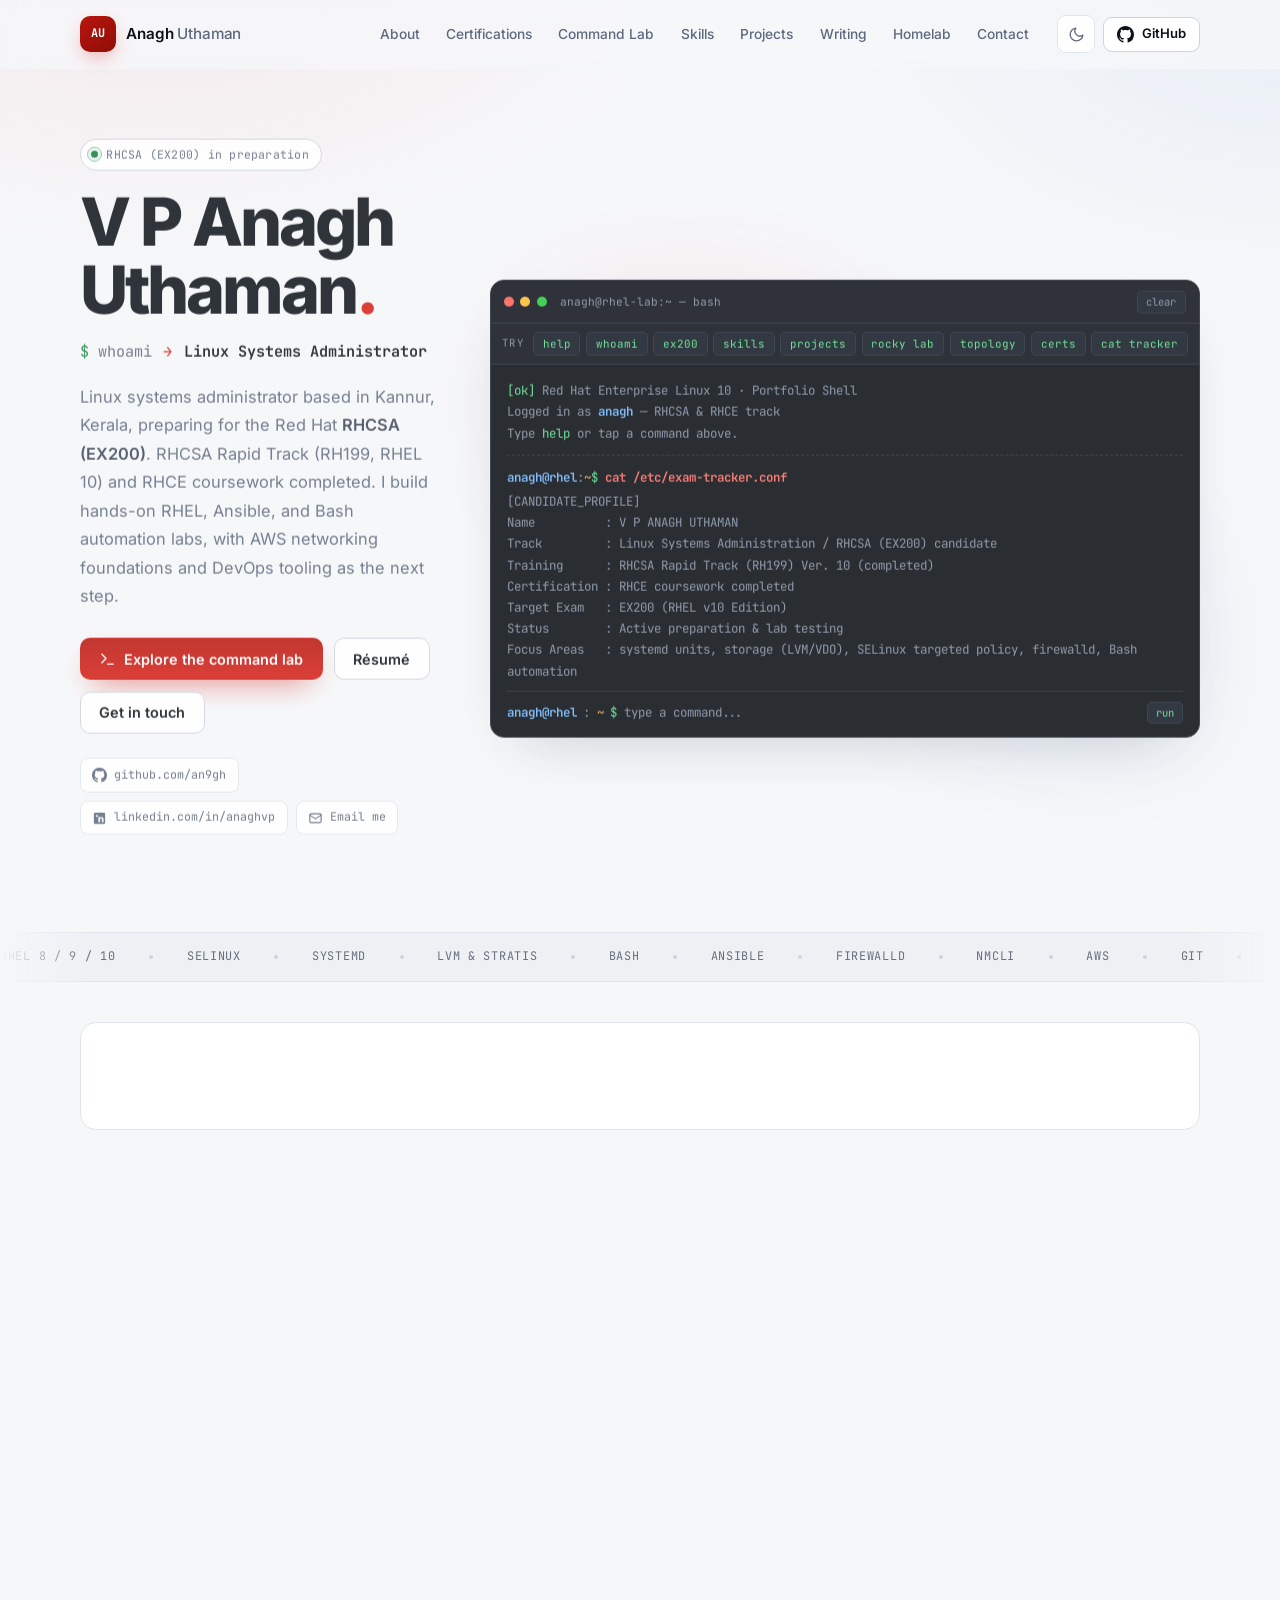
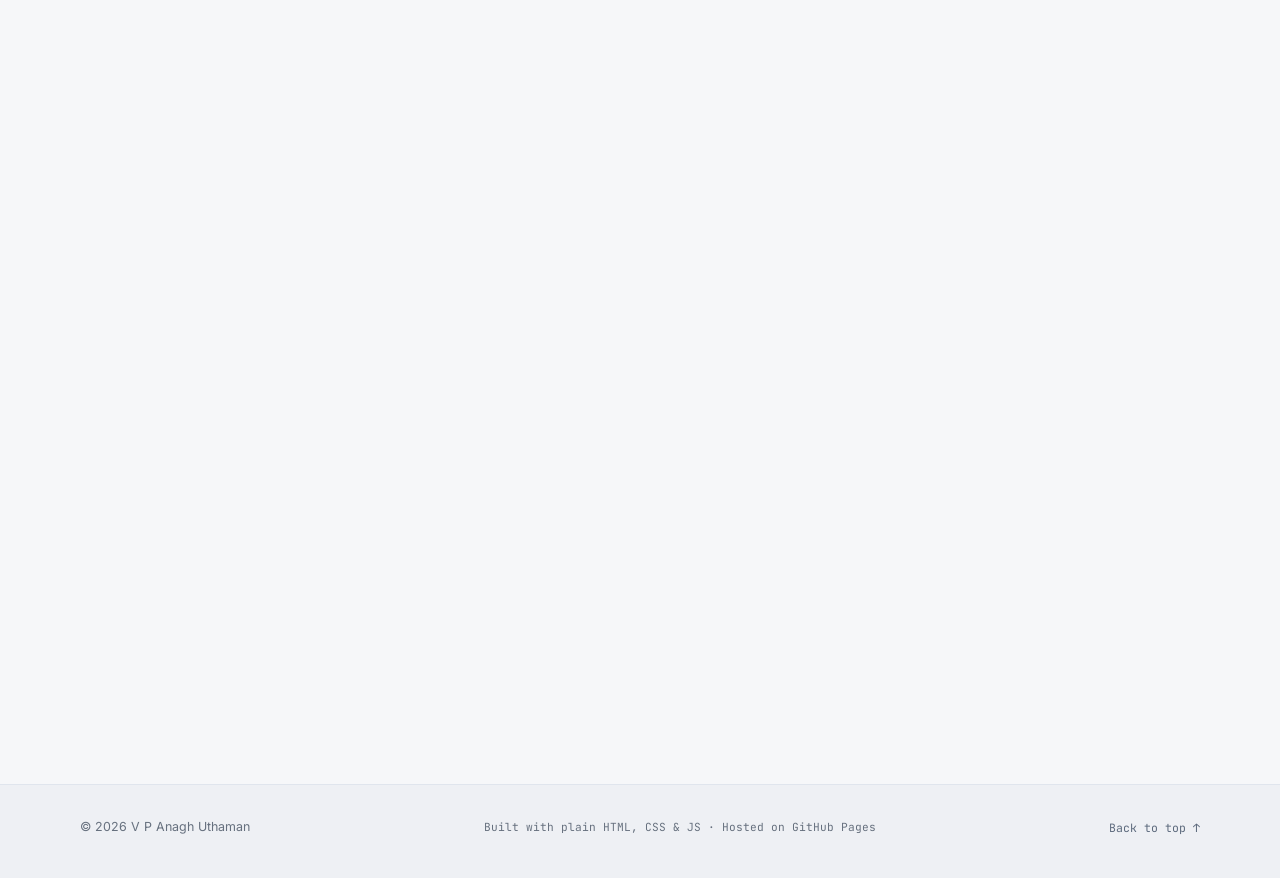
==== commit 31f85c69: "Self-host subsetted Inter and JetBrains Mono" ====
--- a/index.html
+++ b/index.html
@@ -2,7 +2,7 @@
 <html lang="en">
 <head>
   <meta charset="UTF-8">
-  <meta http-equiv="Content-Security-Policy" content="default-src 'self'; script-src 'self'; style-src 'self' https://fonts.googleapis.com; font-src 'self' https://fonts.gstatic.com; img-src 'self' data:; connect-src 'self' https://fonts.googleapis.com https://fonts.gstatic.com; manifest-src 'self'; object-src 'none'; frame-src 'none'; media-src 'none'; worker-src 'none'; base-uri 'self'; form-action 'self'">
+  <meta http-equiv="Content-Security-Policy" content="default-src 'self'; script-src 'self'; style-src 'self'; font-src 'self'; img-src 'self' data:; connect-src 'self'; manifest-src 'self'; object-src 'none'; frame-src 'none'; media-src 'none'; worker-src 'none'; base-uri 'self'; form-action 'self'">
   <meta name="referrer" content="strict-origin-when-cross-origin">
   <meta name="viewport" content="width=device-width, initial-scale=1.0">
   <title>V P Anagh Uthaman — Linux Systems Administration</title>
@@ -30,9 +30,8 @@
   <link rel="icon" href="data:image/svg+xml,%3Csvg xmlns='http://www.w3.org/2000/svg' viewBox='0 0 100 100'%3E%3Crect width='100' height='100' rx='22' fill='%23e01e16'/%3E%3Ctext x='50' y='68' font-family='monospace' font-size='48' font-weight='700' fill='white' text-anchor='middle'%3EAU%3C/text%3E%3C/svg%3E">
   <link rel="apple-touch-icon" href="assets/apple-touch-icon.png">
   <link rel="manifest" href="site.webmanifest">
-  <link rel="preconnect" href="https://fonts.googleapis.com">
-  <link rel="preconnect" href="https://fonts.gstatic.com" crossorigin>
-  <link href="https://fonts.googleapis.com/css2?family=Inter:wght@400..800&family=JetBrains+Mono:wght@400..700&display=swap" rel="stylesheet">
+  <link rel="preload" href="assets/fonts/inter-latin-var.woff2" as="font" type="font/woff2" crossorigin>
+  <link rel="stylesheet" href="assets/fonts.css">
   <script src="assets/theme.js"></script>
   <script type="application/ld+json">
   {
--- a/assets/fonts.css
+++ b/assets/fonts.css
@@ -0,0 +1,22 @@
+/*
+ * Self-hosted variable font subsets: printable ASCII, Latin-1 accents,
+ * typographic punctuation, and the arrows used in the UI.
+ */
+
+@font-face {
+  font-family: "Inter";
+  font-style: normal;
+  font-weight: 400 800;
+  font-display: swap;
+  src: url("fonts/inter-latin-var.woff2") format("woff2");
+  unicode-range: U+20-7E, U+A9, U+B7, U+C1, U+C9, U+CD, U+D3, U+DA, U+DD, U+E1, U+E9, U+ED, U+F3, U+FA, U+FD, U+106-107, U+139-13A, U+143-144, U+154-155, U+15A-15B, U+179-17A, U+1F4-1F5, U+301, U+1E30-1E31, U+1E3E-1E3F, U+1E54-1E55, U+1E82-1E83, U+2013-2014, U+2019, U+201C-201D, U+2026, U+2190-2193, U+2197;
+}
+
+@font-face {
+  font-family: "JetBrains Mono";
+  font-style: normal;
+  font-weight: 400 700;
+  font-display: swap;
+  src: url("fonts/jetbrains-mono-latin-var.woff2") format("woff2");
+  unicode-range: U+20-7E, U+A9, U+B7, U+C1, U+C9, U+CD, U+D3, U+DA, U+DD, U+E1, U+E9, U+ED, U+F3, U+FA, U+FD, U+106-107, U+139-13A, U+143-144, U+154-155, U+15A-15B, U+179-17A, U+1F4-1F5, U+301, U+1E30-1E31, U+1E3E-1E3F, U+1E54-1E55, U+1E82-1E83, U+2013-2014, U+2019, U+201C-201D, U+2026, U+2190-2193, U+2197;
+}
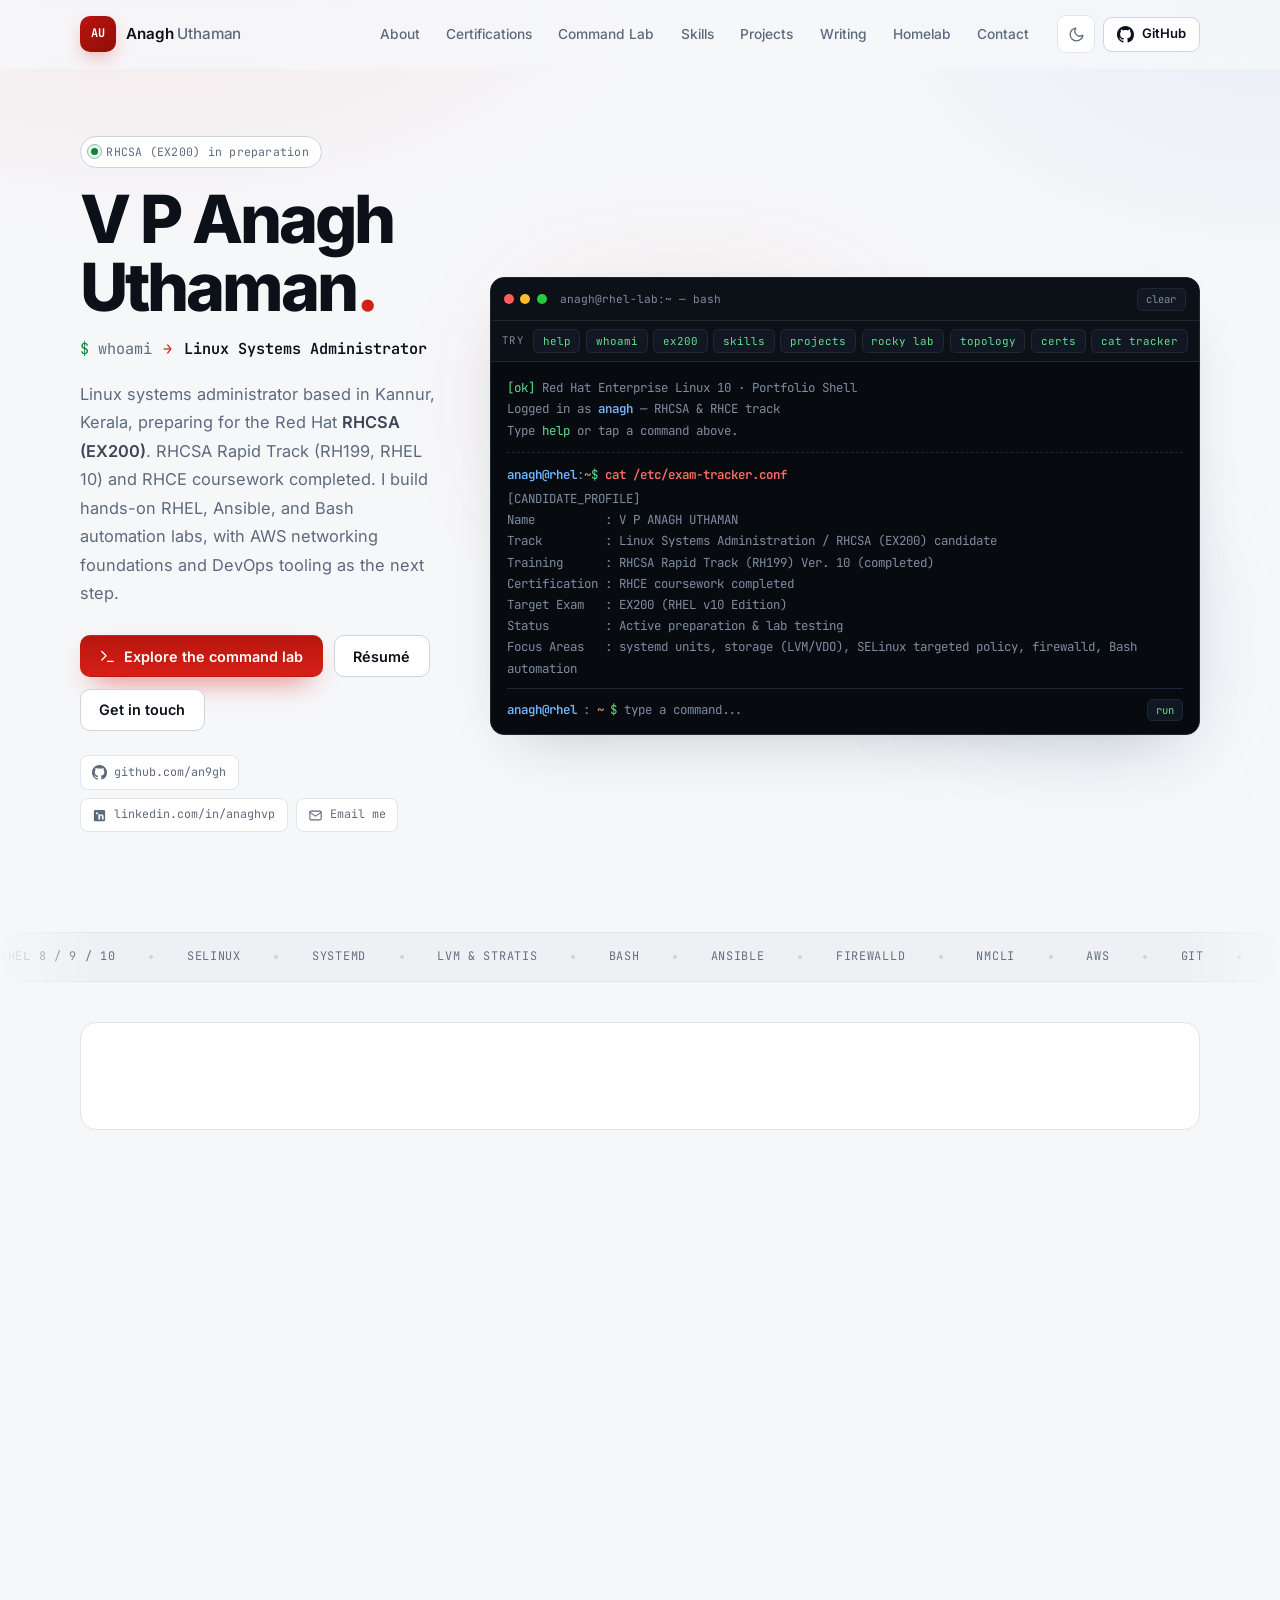
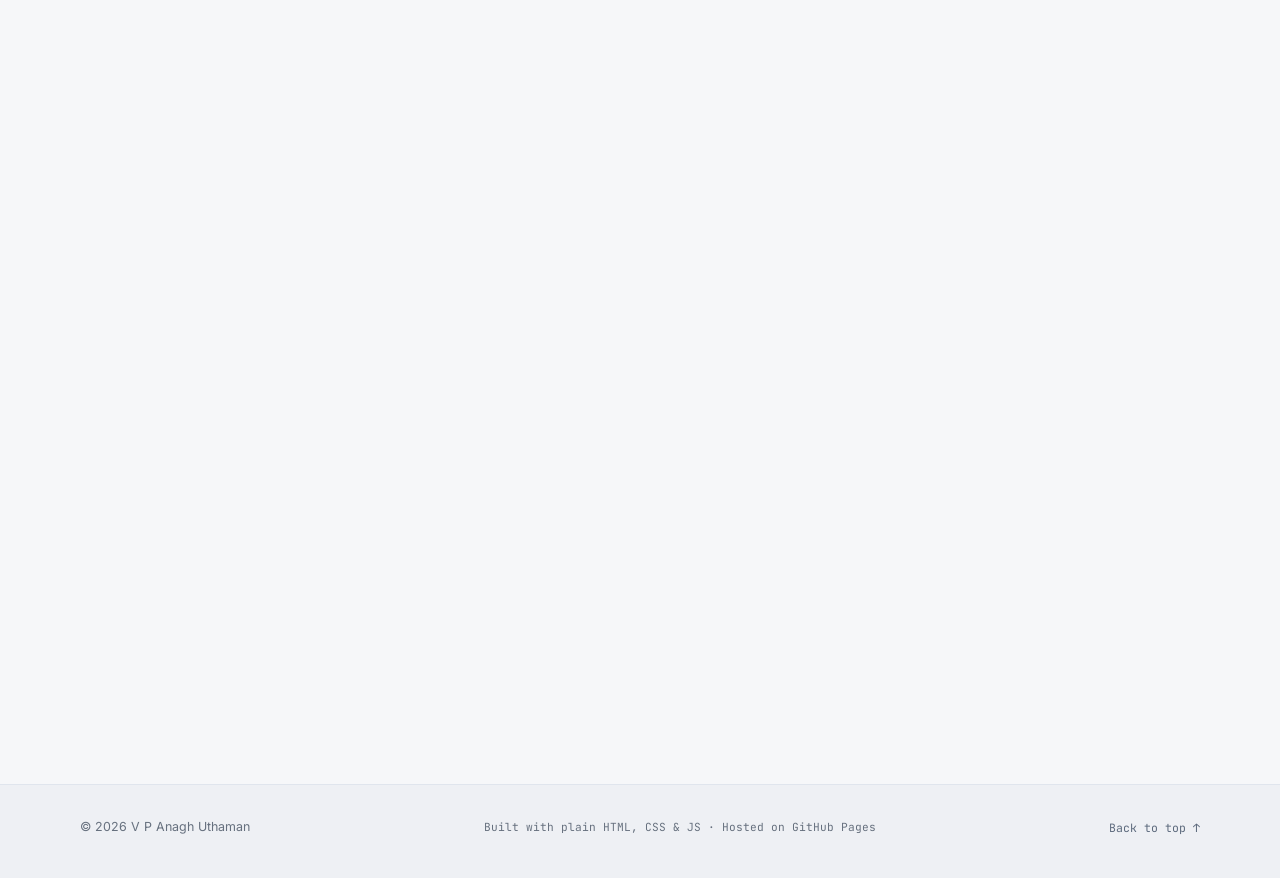
==== commit 9dc0324f: "Add no-JS fallbacks for terminal and lab filters" ====
--- a/index.html
+++ b/index.html
@@ -179,7 +179,7 @@
                   <div class="term-welcome">
                     <span class="t-green">[ok]</span> Red Hat Enterprise Linux 10 &middot; Portfolio Shell<br>
                     Logged in as <strong>anagh</strong> &mdash; RHCSA &amp; RHCE track<br>
-                    Type <span class="t-green">help</span> or tap a command above.
+                    <span class="term-js-hint">Type <span class="t-green">help</span> or tap a command above.</span>
                   </div>
                   <div class="term-cmdline"><span class="p-user">anagh@rhel</span><span class="p-sep">:</span><span class="p-path">~</span><span class="p-sym">$</span> <span class="term-cmd">cat /etc/exam-tracker.conf</span></div>
                   <div class="term-out">[CANDIDATE_PROFILE]
@@ -198,6 +198,10 @@
                   <input id="terminal-input" type="text" placeholder="type a command..." autocomplete="off" autocorrect="off" autocapitalize="off" spellcheck="false">
                   <button class="term-run" type="submit" aria-label="Run command">run</button>
                 </form>
+
+                <noscript>
+                  <p class="noscript-note">JavaScript is disabled, so the interactive terminal is unavailable. The same command reference is available in the <a href="lab.html">Command Lab</a>.</p>
+                </noscript>
               </div>
             </div>
           </div>
--- a/assets/styles.css
+++ b/assets/styles.css
@@ -1679,7 +1679,43 @@
   text-decoration: none;
 }
 
+/* ---------- No-JS fallback ---------- */
+html:not(.js) .term-chips,
+html:not(.js) .term-clear,
+html:not(.js) .term-input-row,
+html:not(.js) .term-js-hint,
+html:not(.js) .tabs,
+html:not(.js) .lab-tools {
+  display: none;
+}
+
+.noscript-note {
+  margin: 0 0 1.5rem;
+  padding: 0.8rem 0.95rem;
+  border: 1px solid rgba(240, 165, 58, 0.28);
+  border-left: 3px solid var(--amber);
+  border-radius: 0 8px 8px 0;
+  background: var(--amber-soft);
+  color: var(--text);
+  font-size: 0.84rem;
+  line-height: 1.6;
+}
+
+.noscript-note a {
+  color: inherit;
+  text-decoration: underline;
+  text-underline-offset: 0.2em;
+}
+
+.terminal-body .noscript-note {
+  margin: 0.9rem 0 0;
+  font-family: var(--font-mono);
+  font-size: 0.76rem;
+}
+
 /* ---------- Reveal ---------- */
+/* Progressive enhancement: theme.js adds .js before styles.css loads. Without
+   JavaScript, .reveal content keeps its normal visible styles. */
 .js .reveal {
   opacity: 0;
   transform: translateY(18px);
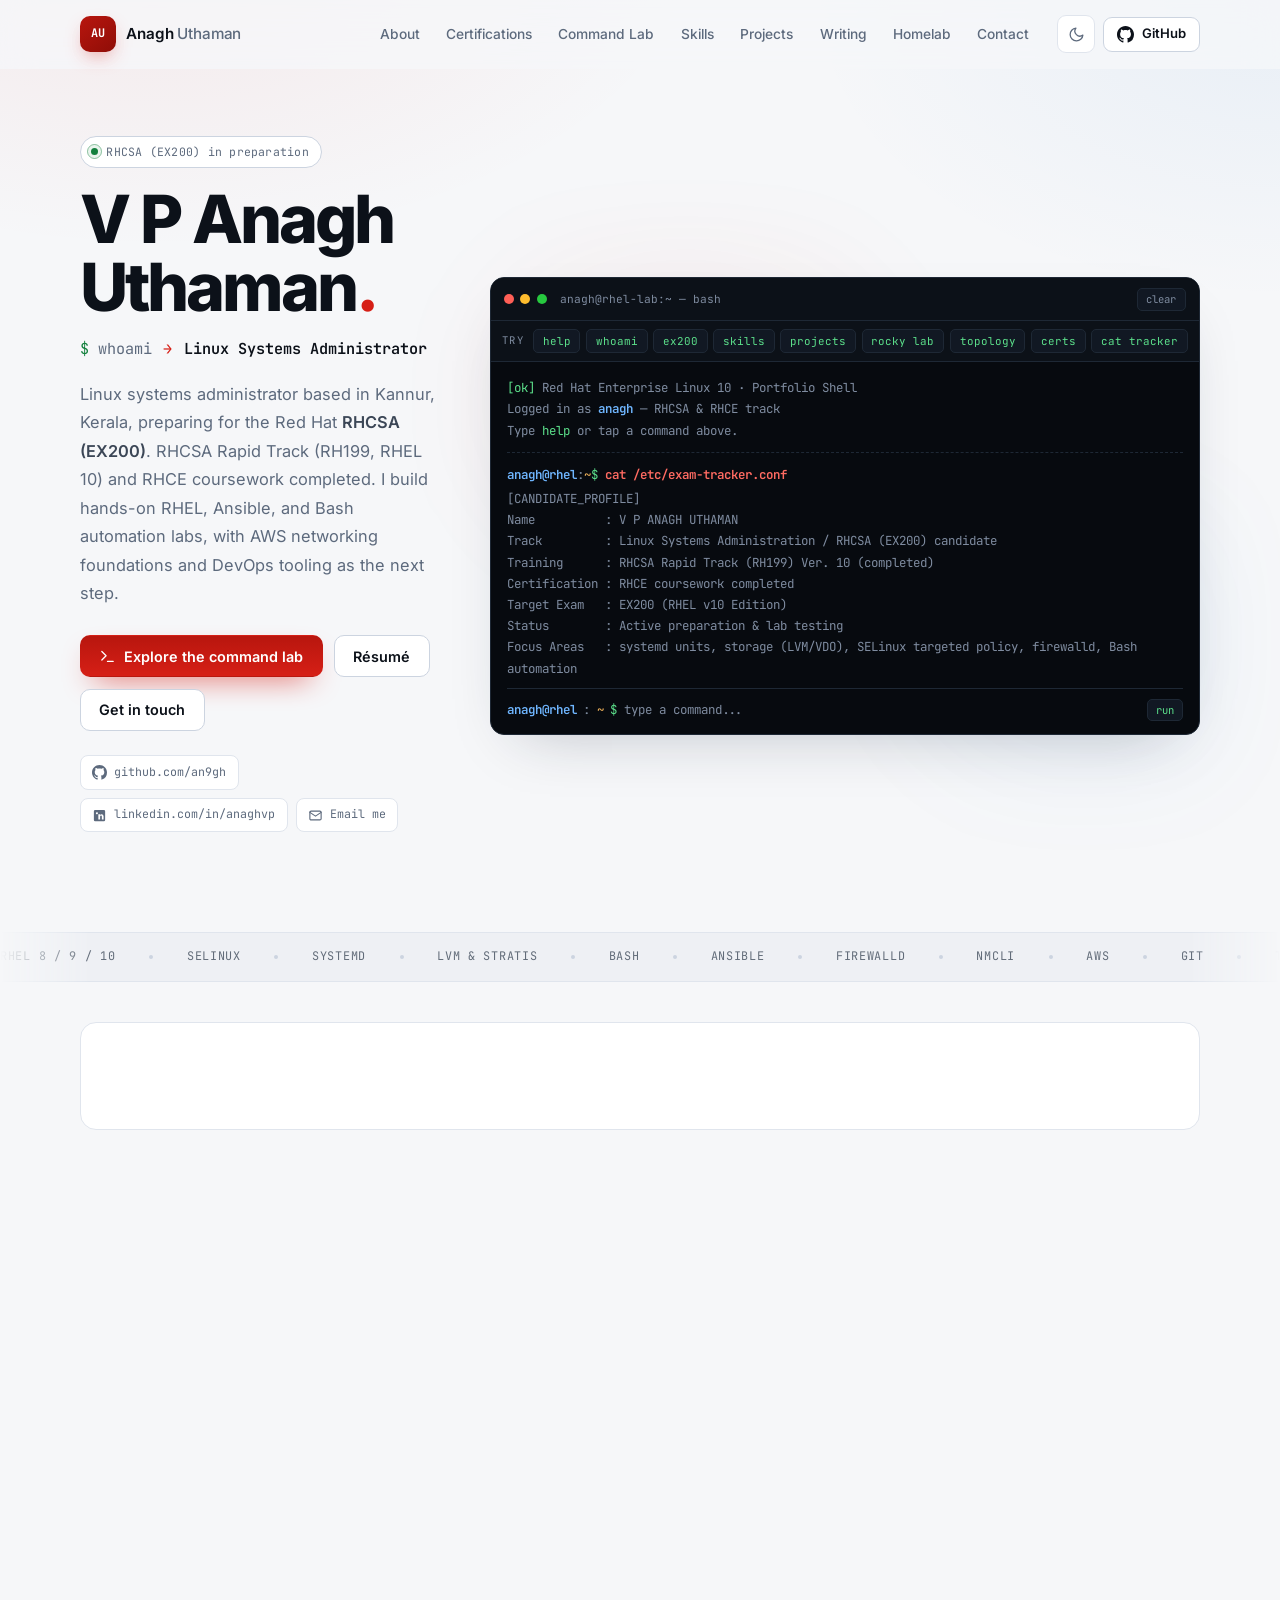
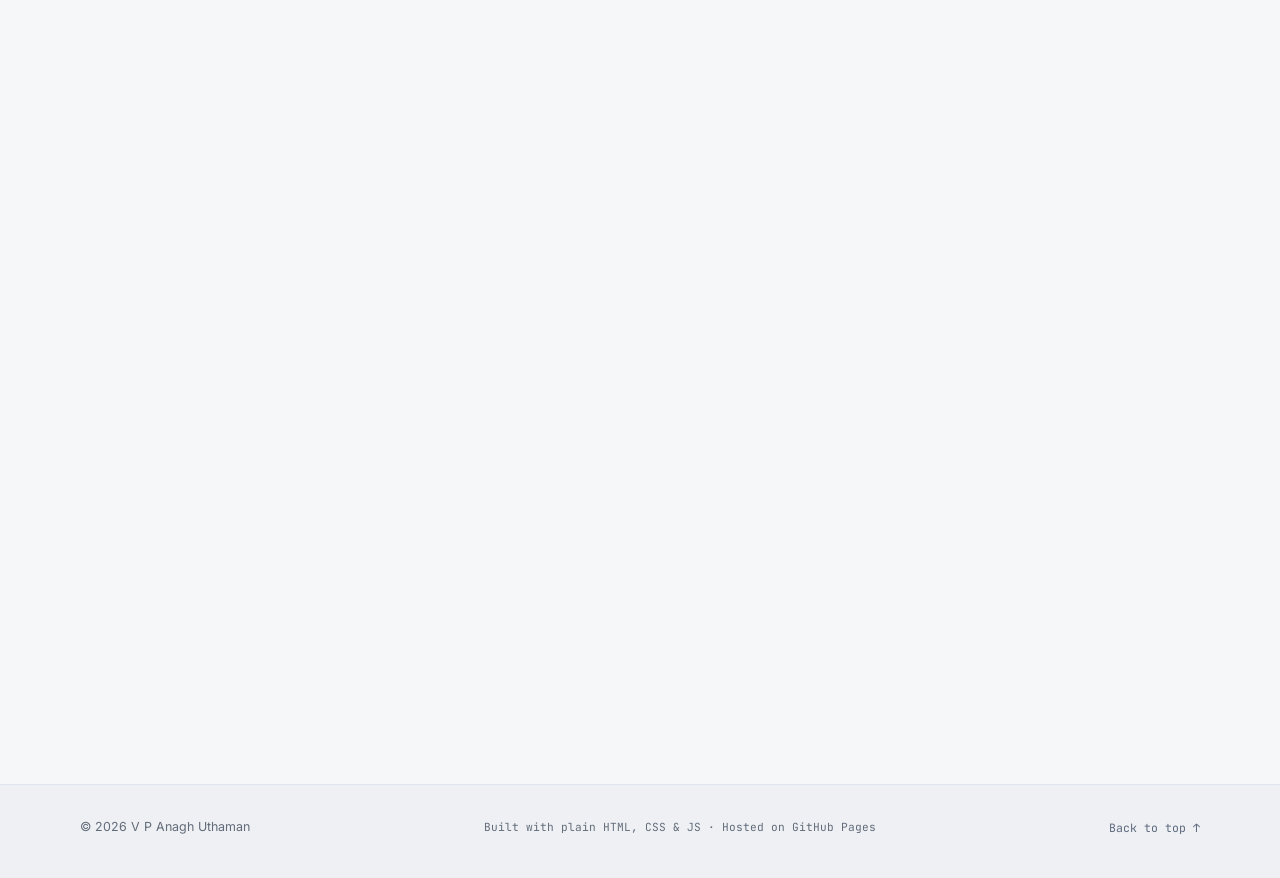
==== commit e8bd4880: "Drop stale sitemap fields and add Lighthouse CI" ====
--- a/index.html
+++ b/index.html
@@ -54,7 +54,7 @@
 
   <header class="site-header" id="site-header">
     <div class="container nav">
-      <a class="brand" href="#top" aria-label="V P Anagh Uthaman — home">
+      <a class="brand" href="#top" aria-label="AU Anagh Uthaman — home">
         <span class="brand-mark" aria-hidden="true">AU</span>
         <span class="brand-text">Anagh <span>Uthaman</span></span>
       </a>
--- a/assets/styles.css
+++ b/assets/styles.css
@@ -51,7 +51,7 @@
   --heading: #0c1119;
   --text: #3b4656;
   --muted: #5d6a7d;
-  --faint: #66707e;
+  --faint: #626c79;
   --red: #d61f16;
   --red-2: #b8160e;
   --red-soft: rgba(214, 31, 22, 0.08);
@@ -1048,7 +1048,7 @@
 }
 
 [data-theme="light"] .badge-red {
-  color: var(--red);
+  color: var(--red-2);
   border-color: rgba(214, 31, 22, 0.25);
 }
 
@@ -1056,6 +1056,11 @@
   color: var(--green);
   background: var(--green-soft);
   border-color: rgba(63, 208, 127, 0.28);
+}
+
+[data-theme="light"] .badge-green {
+  color: #0d6b32;
+  border-color: rgba(18, 128, 61, 0.22);
 }
 
 .badge-cyan {
@@ -1203,7 +1208,7 @@
 }
 
 [data-theme="light"] .tab.is-active {
-  color: var(--red);
+  color: var(--red-2);
 }
 
 .tab.is-active span {
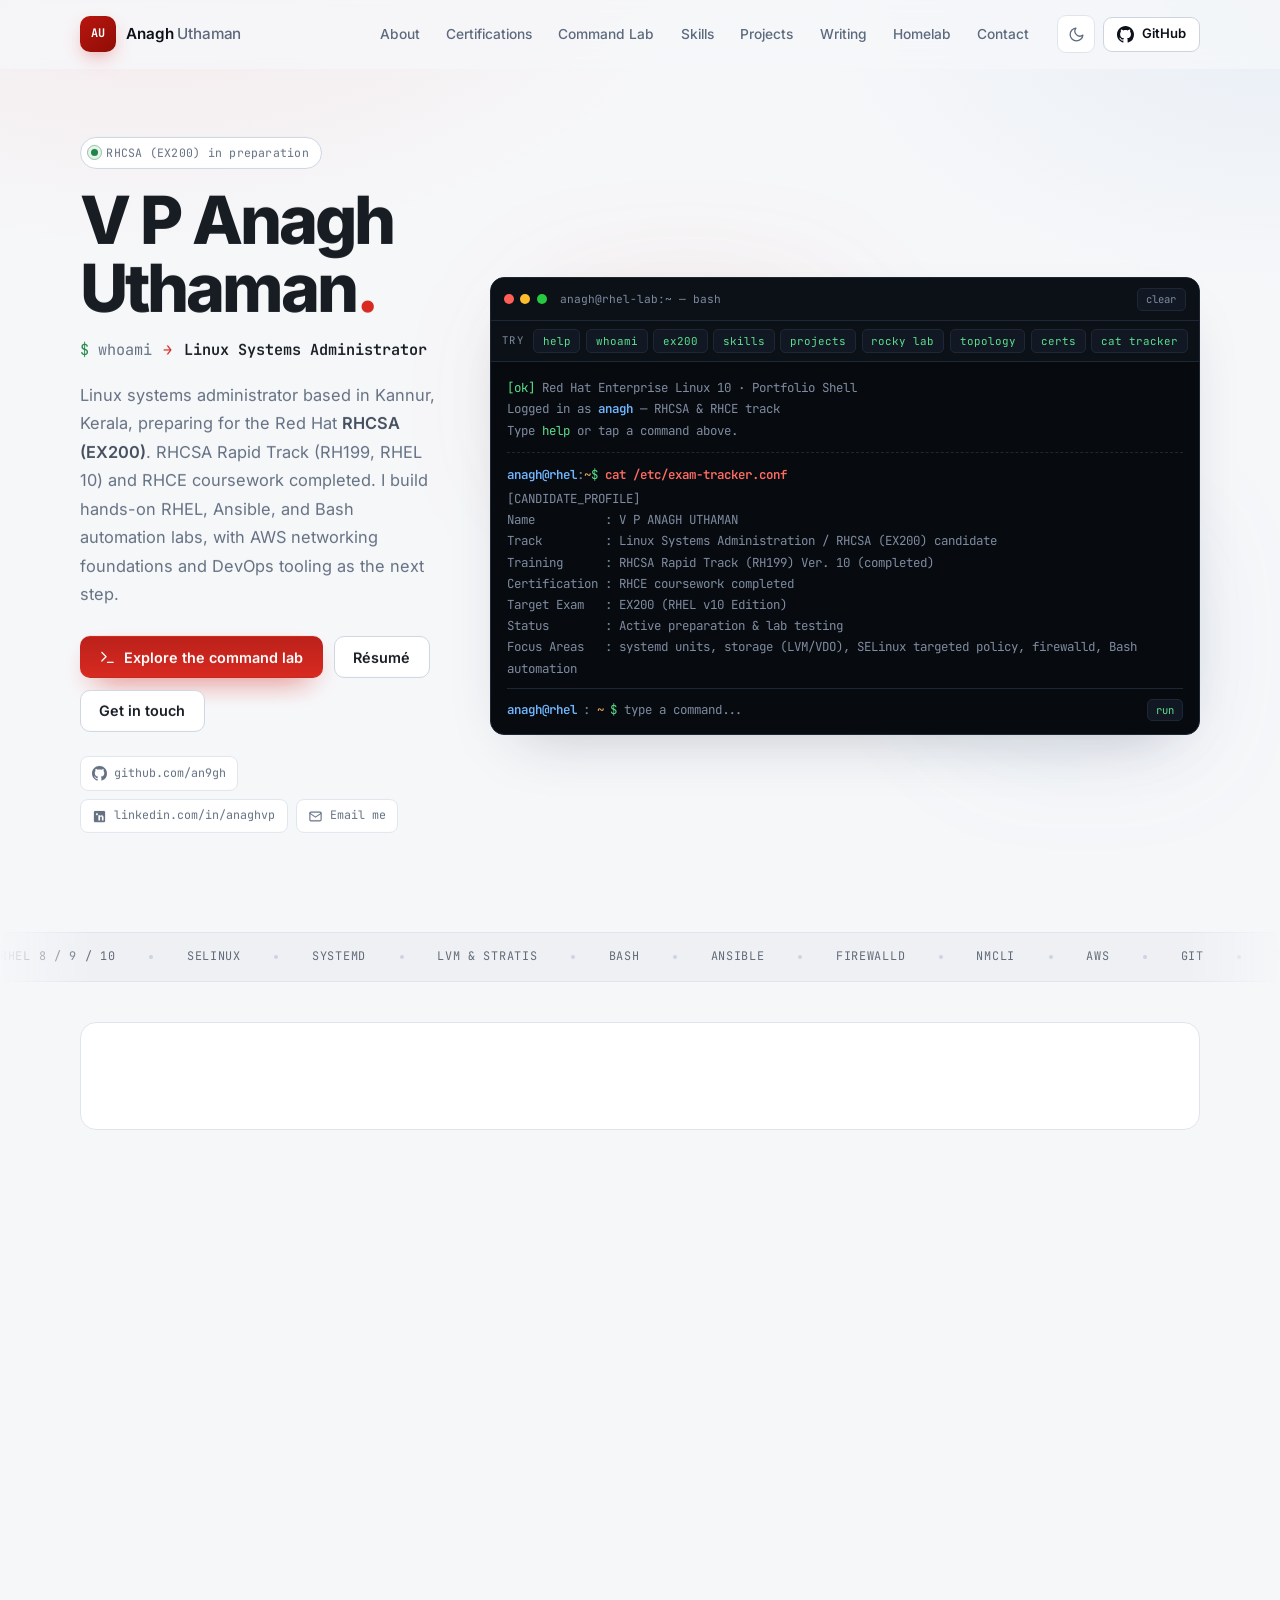
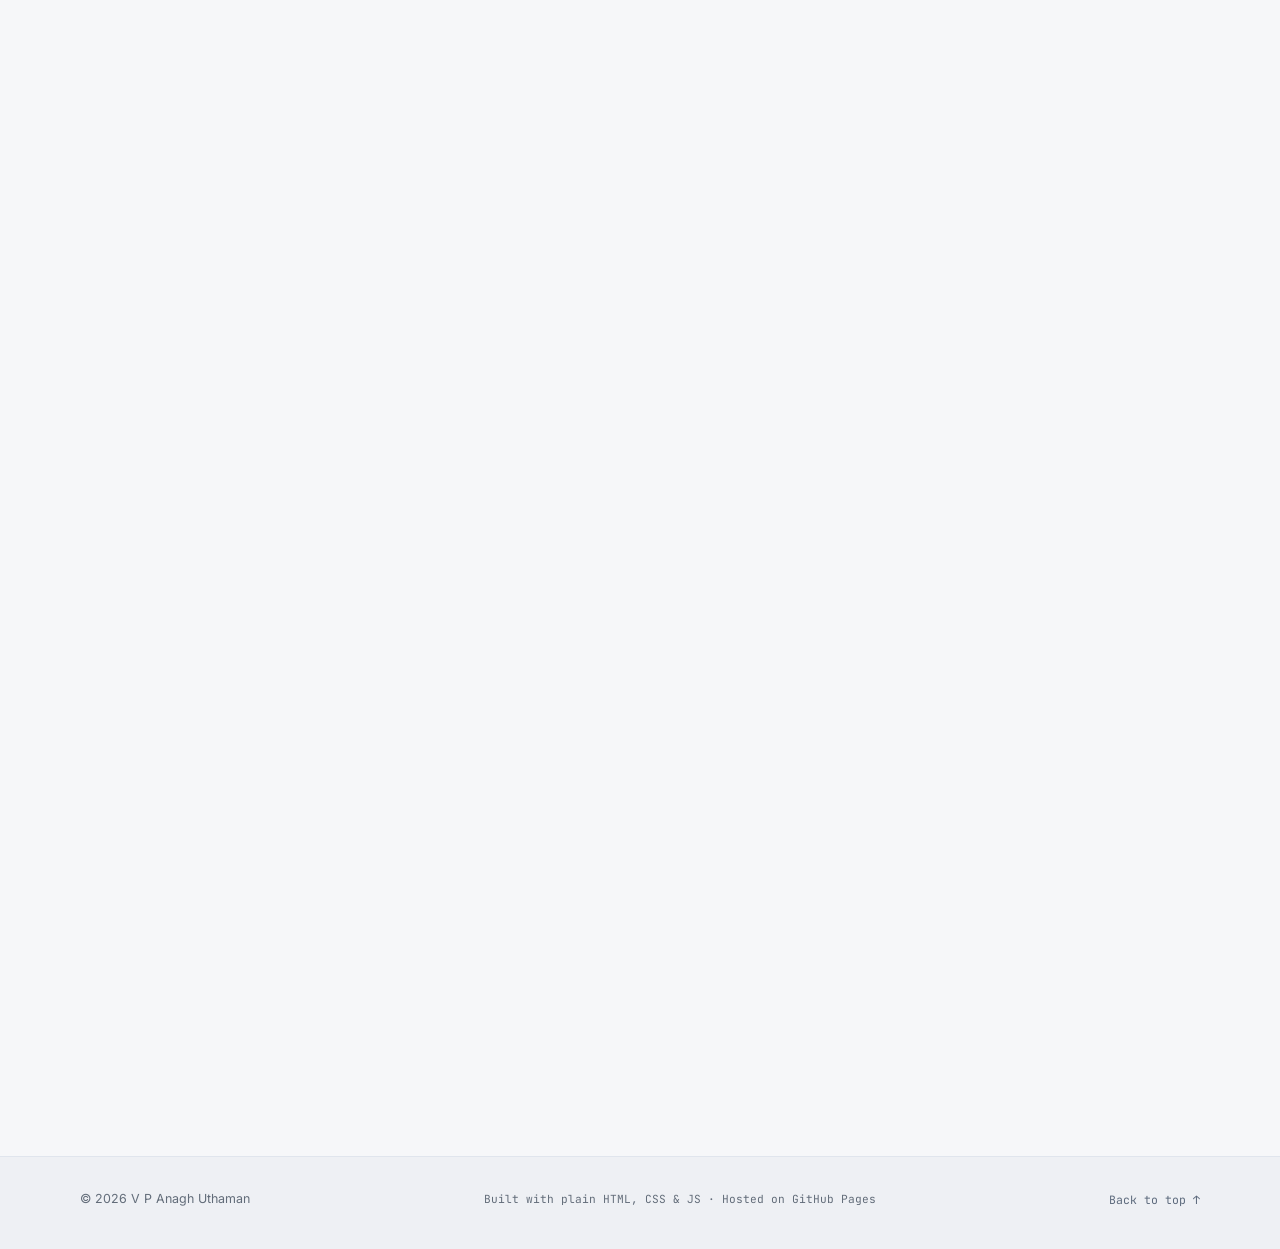
==== commit f443baf2: "Expand lab and writing content Add AutoFS indirect/direct and SELinux port cards, a custom web root/" ====
--- a/index.html
+++ b/index.html
@@ -679,6 +679,30 @@
               <a class="text-link" href="writing.html#lvm-extend">Read the write-up &rarr;</a>
             </div>
           </article>
+
+          <article class="project-card card reveal">
+            <div class="project-top">
+              <span class="badge badge-green">Hardening</span>
+            </div>
+            <h3 class="project-title"><a href="writing.html#ssh-firewalld">SSH and firewalld hardening</a></h3>
+            <p class="project-desc">Key-only SSH is a three-layer check: the effective sshd policy, the firewalld rule, and the SELinux port label. Validate with <code>sshd -t</code> before reloading and verify the listening socket after.</p>
+            <div class="project-foot">
+              <span class="mono-dim">RHEL 9 / SSH &amp; firewalld</span>
+              <a class="text-link" href="writing.html#ssh-firewalld">Read the write-up &rarr;</a>
+            </div>
+          </article>
+
+          <article class="project-card card reveal">
+            <div class="project-top">
+              <span class="badge badge-amber">Web server</span>
+            </div>
+            <h3 class="project-title"><a href="writing.html#custom-web-root">Custom web root and port on RHEL: the four layers</a></h3>
+            <p class="project-desc">Moving Apache to <code>/web/http</code> on port <code>8282</code> is four changes: httpd config, SELinux file context, SELinux port, and firewalld. Missing one layer leaves the other three looking correct.</p>
+            <div class="project-foot">
+              <span class="mono-dim">RHEL 10 / httpd &amp; SELinux</span>
+              <a class="text-link" href="writing.html#custom-web-root">Read the write-up &rarr;</a>
+            </div>
+          </article>
         </div>
       </div>
     </section>
@@ -689,6 +713,7 @@
           <p class="kicker">06 &mdash; Contact</p>
           <h2>Let&rsquo;s build something reliable.</h2>
           <p>I&rsquo;m preparing for the RHCSA (EX200) and open to Linux and systems administration roles, labs, and collaborations.</p>
+          <p>Open to Linux systems administration, junior/entry-level, RHEL-focused.</p>
           <div class="cta-actions">
             <a class="btn btn-primary email-link" href="mailto:dev.an9gh@gmail.com">Email me</a>
             <a class="btn btn-ghost" href="https://github.com/an9gh" target="_blank" rel="noopener me">GitHub</a>
--- a/assets/styles.css
+++ b/assets/styles.css
@@ -1732,6 +1732,13 @@
   transform: none;
 }
 
+/* Mobile performance: the interactive terminal is desktop/tablet only. */
+@media (max-width: 900px) {
+  .hero-terminal {
+    display: none;
+  }
+}
+
 /* ---------- Responsive ---------- */
 @media (max-width: 1120px) {
   .nav-github {
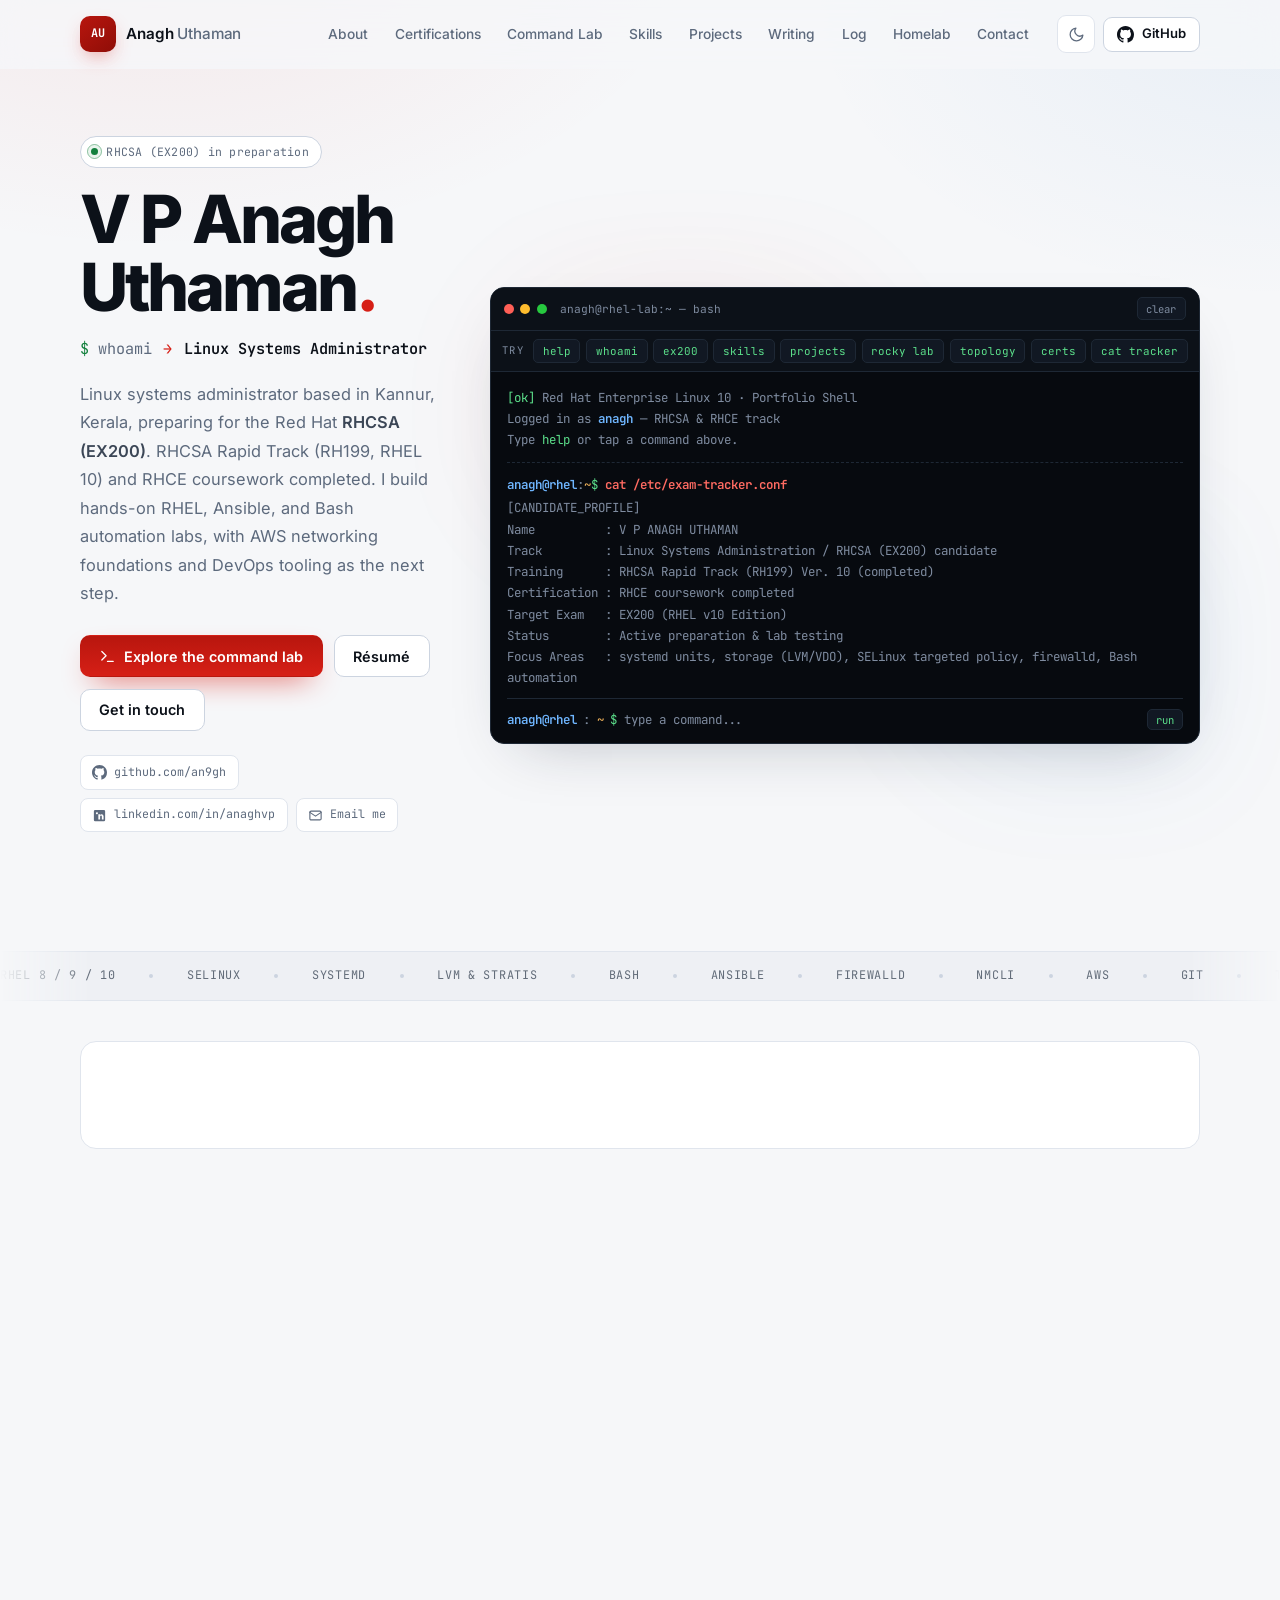
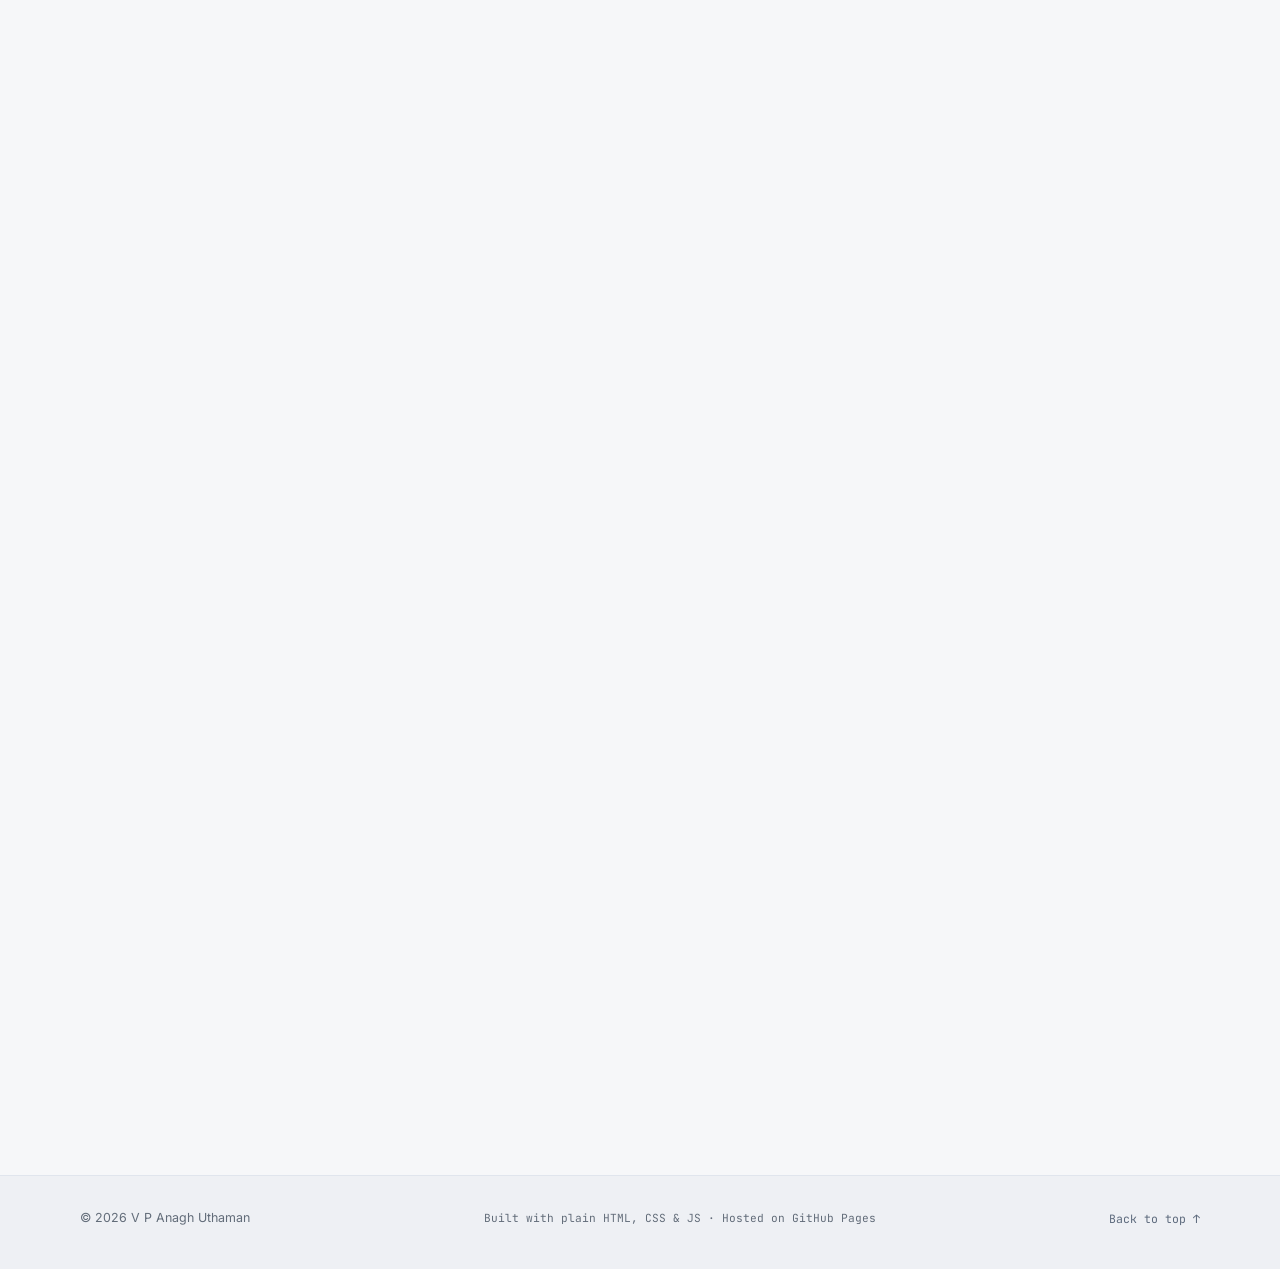
==== commit 8bd12420: "Add learning log page Add a dated learning log, link it from the primary nav and homepage, and inclu" ====
--- a/index.html
+++ b/index.html
@@ -66,6 +66,7 @@
         <a href="#skills">Skills</a>
         <a href="#projects">Projects</a>
         <a href="#writing">Writing</a>
+        <a href="log.html">Log</a>
         <a href="homelab.html">Homelab</a>
         <a href="#contact">Contact</a>
       </nav>
@@ -147,7 +148,7 @@
             </a>
           </div>
 
-          <p class="hero-now reveal"><span class="pulse-dot" aria-hidden="true"></span> Currently: RHCSA (EX200) preparation</p>
+          <p class="hero-now reveal"><span class="pulse-dot" aria-hidden="true"></span> Currently: RHCSA (EX200) preparation &middot; <a class="text-link" href="log.html">Learning log &nearr;</a></p>
         </div>
 
         <div class="hero-terminal reveal">
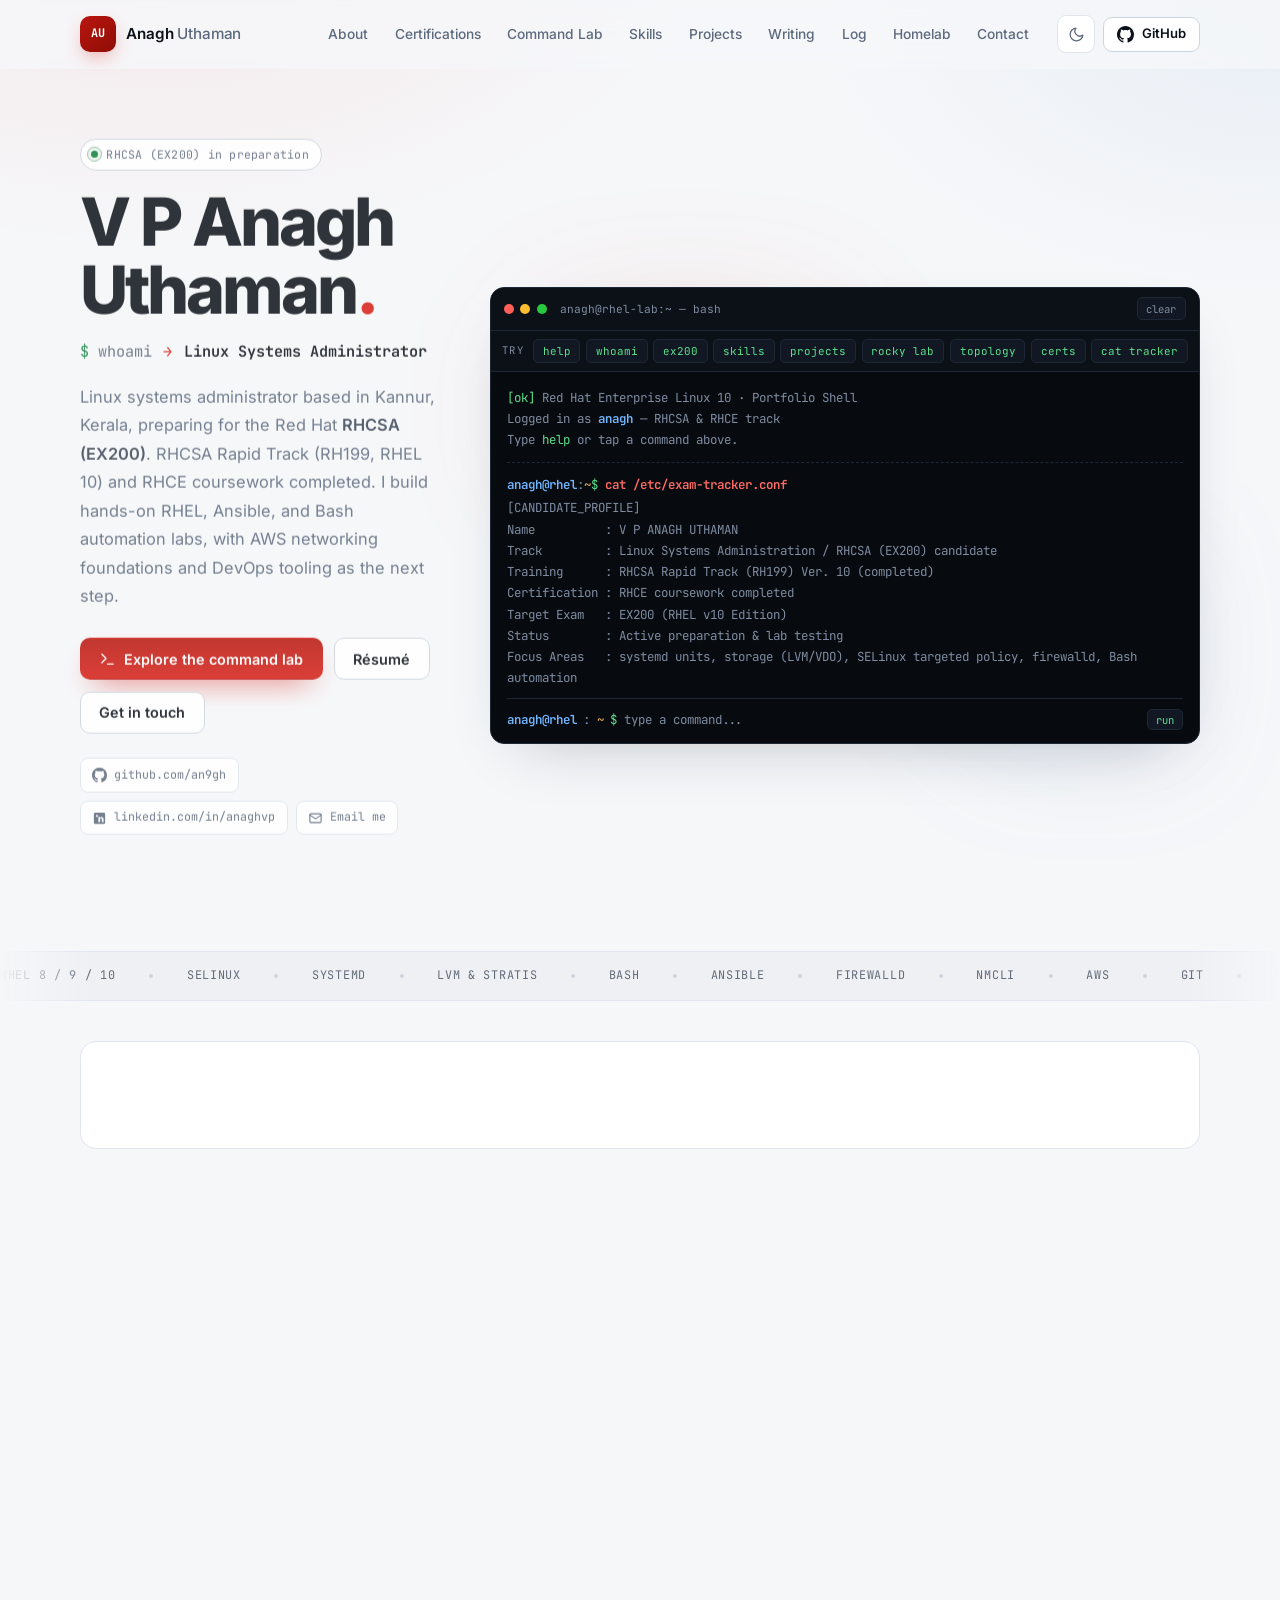
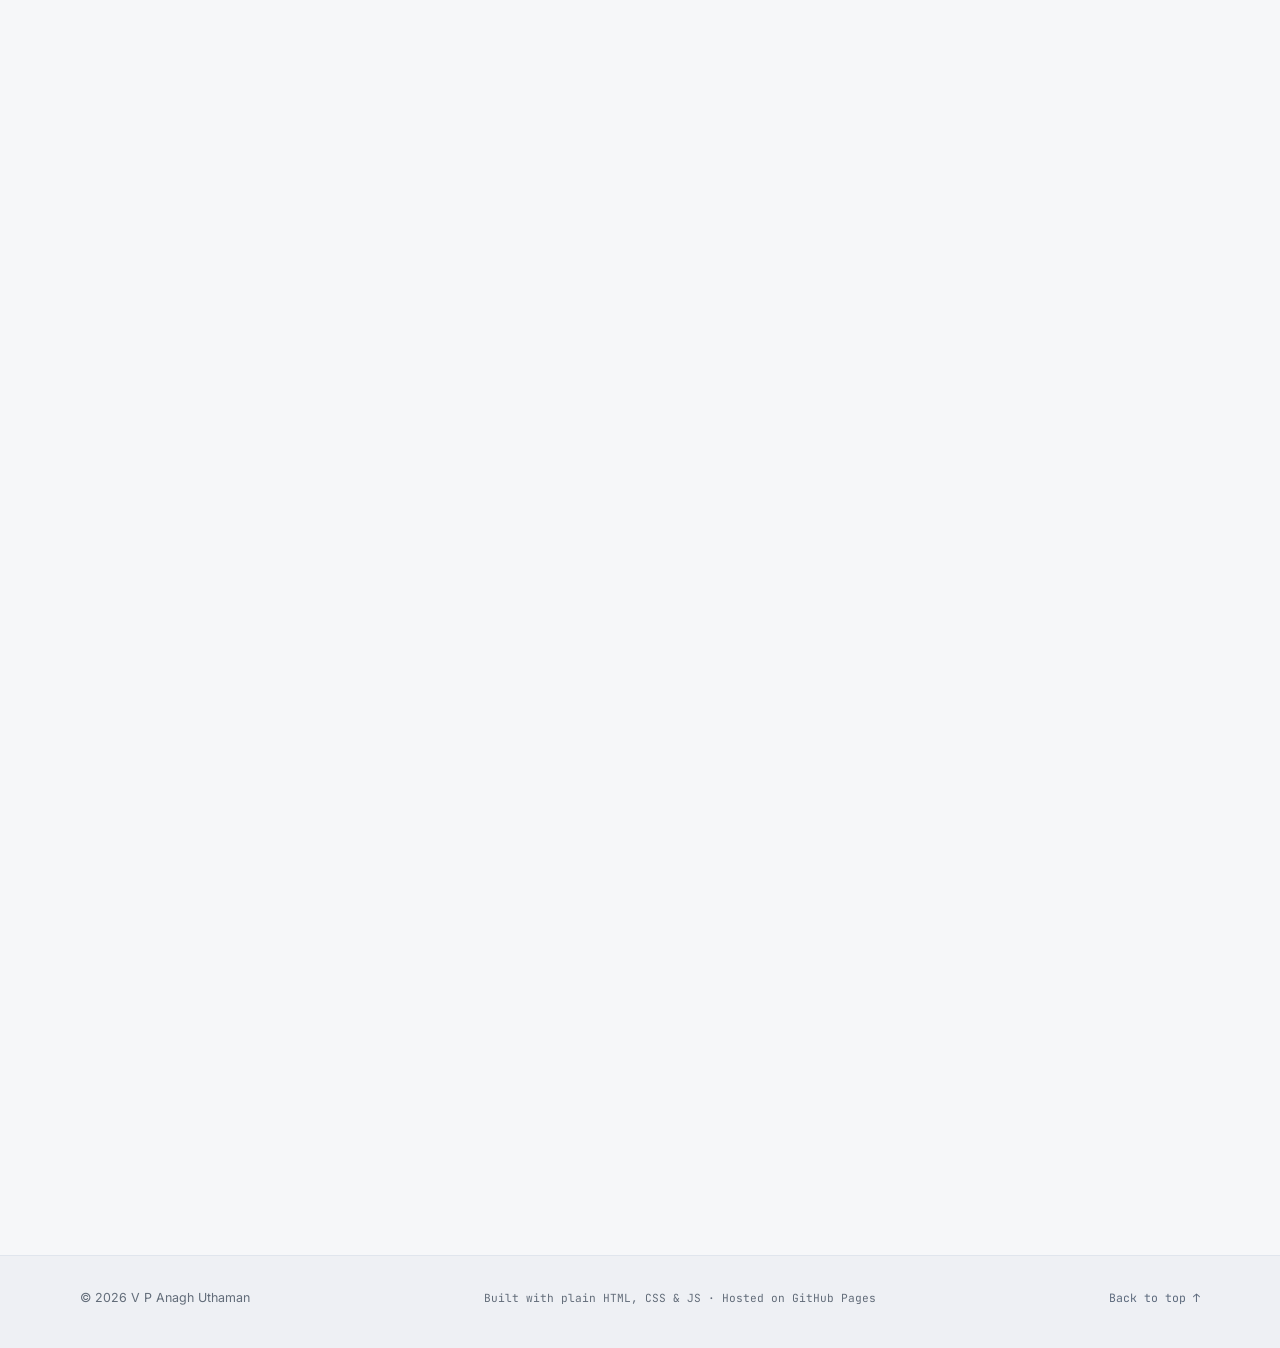
==== commit 960d9098: "Add profile photo to About" ====
--- a/index.html
+++ b/index.html
@@ -274,9 +274,14 @@
 
         <div class="about-grid">
           <div class="about-copy card reveal">
-            <p>I&rsquo;m V P Anagh Uthaman, a Linux systems administrator based in Kannur, Kerala. I focus on RHEL administration: systemd, storage with LVM and Stratis, SELinux, firewalld, users and permissions, and Bash/Ansible automation.</p>
-            <p>My lab runs on an Ubuntu KVM/virt-manager host with RHEL 9/10 and Rocky Linux 9 guests. I document the commands, the failures, and the fix &mdash; including an xrdp/X11 troubleshooting case study, a GRUB <code>rd.break</code> password recovery, and a three-node Ansible automation lab.</p>
-            <p>I completed the RHCSA Rapid Track (RH199, RHEL 10) and RHCE coursework. I&rsquo;m now preparing for the EX200 exam and looking for Linux and systems administration roles.</p>
+            <div class="about-intro">
+              <img class="about-photo" src="assets/anagh.webp" alt="Portrait of V P Anagh Uthaman" width="400" height="400" loading="lazy" decoding="async">
+              <div class="about-intro-text">
+                <p>I&rsquo;m V P Anagh Uthaman, a Linux systems administrator based in Kannur, Kerala. I focus on RHEL administration: systemd, storage with LVM and Stratis, SELinux, firewalld, users and permissions, and Bash/Ansible automation.</p>
+                <p>My lab runs on an Ubuntu KVM/virt-manager host with RHEL 9/10 and Rocky Linux 9 guests. I document the commands, the failures, and the fix &mdash; including an xrdp/X11 troubleshooting case study, a GRUB <code>rd.break</code> password recovery, and a three-node Ansible automation lab.</p>
+                <p>I completed the RHCSA Rapid Track (RH199, RHEL 10) and RHCE coursework. I&rsquo;m now preparing for the EX200 exam and looking for Linux and systems administration roles.</p>
+              </div>
+            </div>
             <div class="about-actions">
               <a class="btn btn-primary" href="resume.html">View résumé</a>
               <a class="btn btn-ghost" href="homelab.html">Explore the homelab</a>
--- a/assets/styles.css
+++ b/assets/styles.css
@@ -975,6 +975,39 @@
   font-size: 1rem;
 }
 
+.about-intro {
+  display: flex;
+  align-items: flex-start;
+  gap: 1.1rem;
+}
+
+.about-intro-text {
+  display: flex;
+  flex-direction: column;
+  gap: 0.9rem;
+  min-width: 0;
+}
+
+.about-photo {
+  width: 120px;
+  height: 120px;
+  flex-shrink: 0;
+  border: 1px solid var(--border);
+  border-radius: 50%;
+  object-fit: cover;
+}
+
+@media (max-width: 640px) {
+  .about-intro {
+    flex-direction: column;
+    align-items: center;
+  }
+
+  .about-intro-text {
+    width: 100%;
+  }
+}
+
 .about-actions {
   display: flex;
   flex-wrap: wrap;
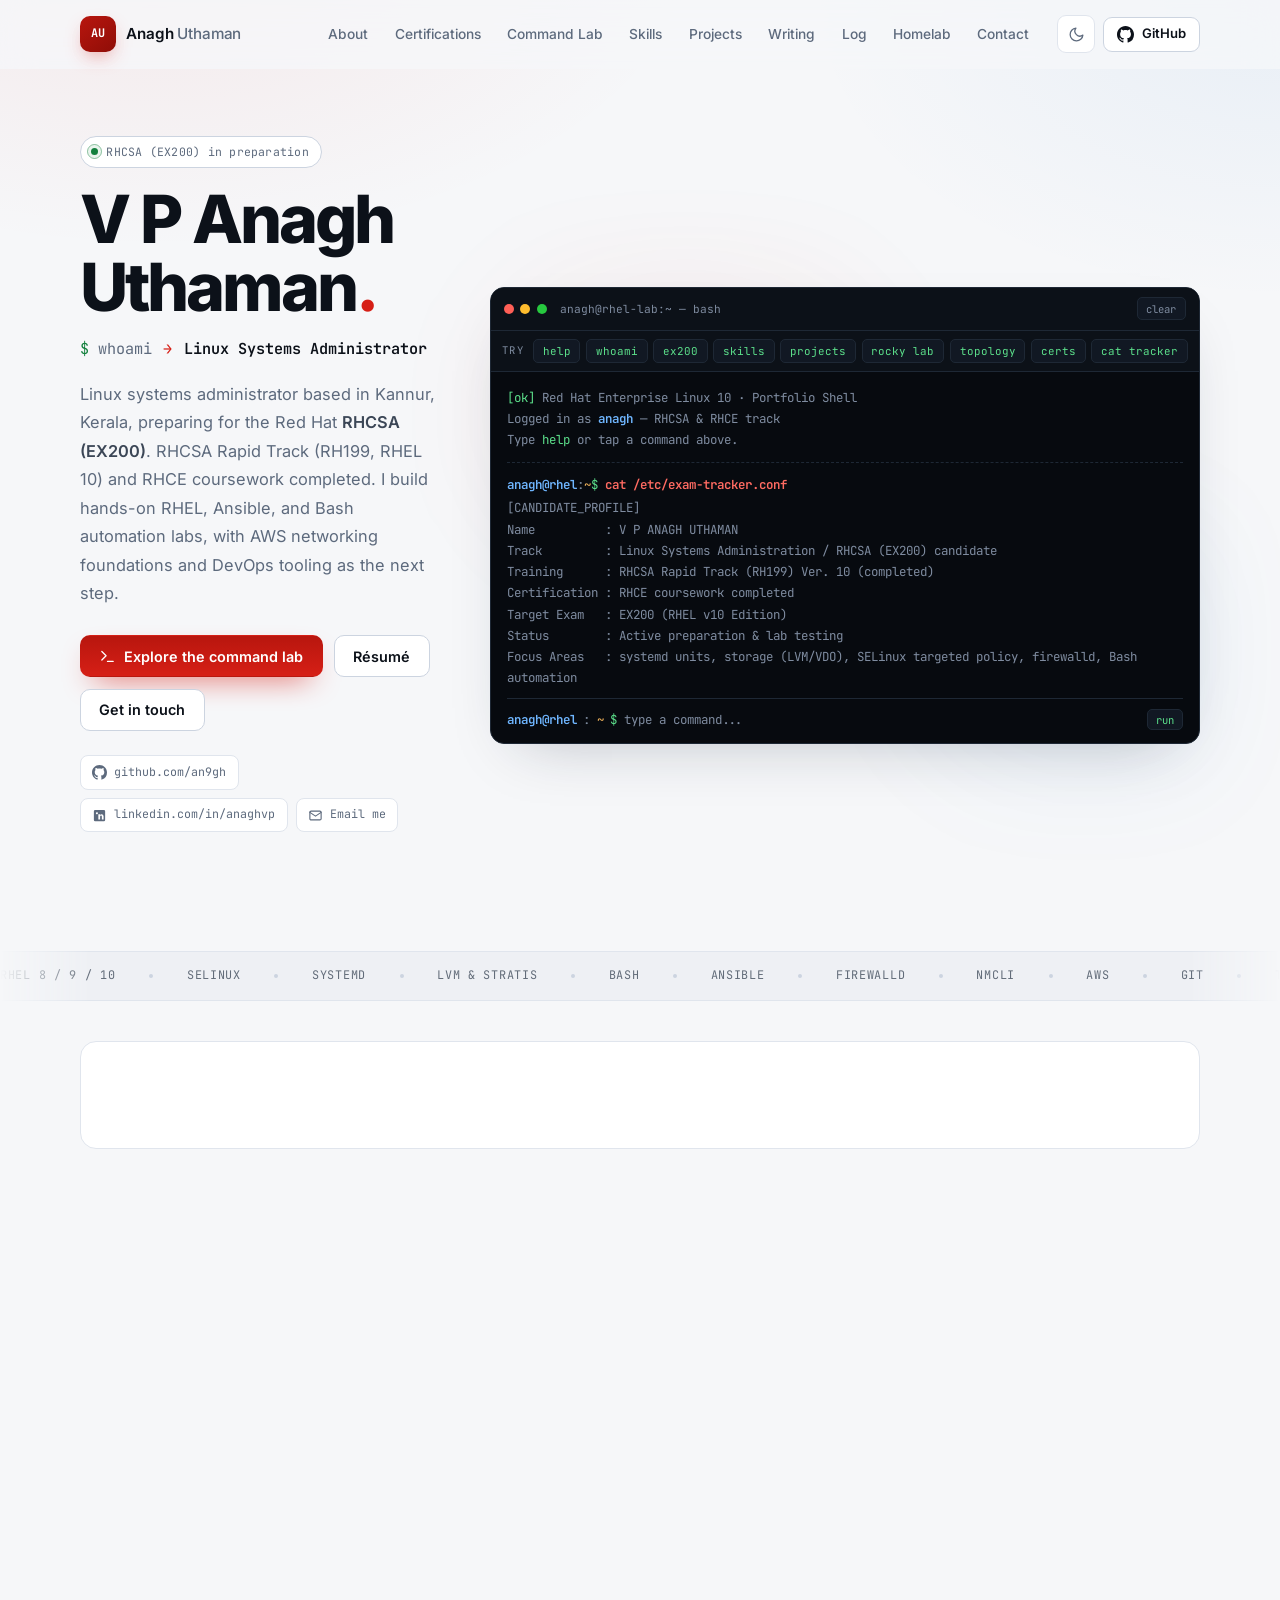
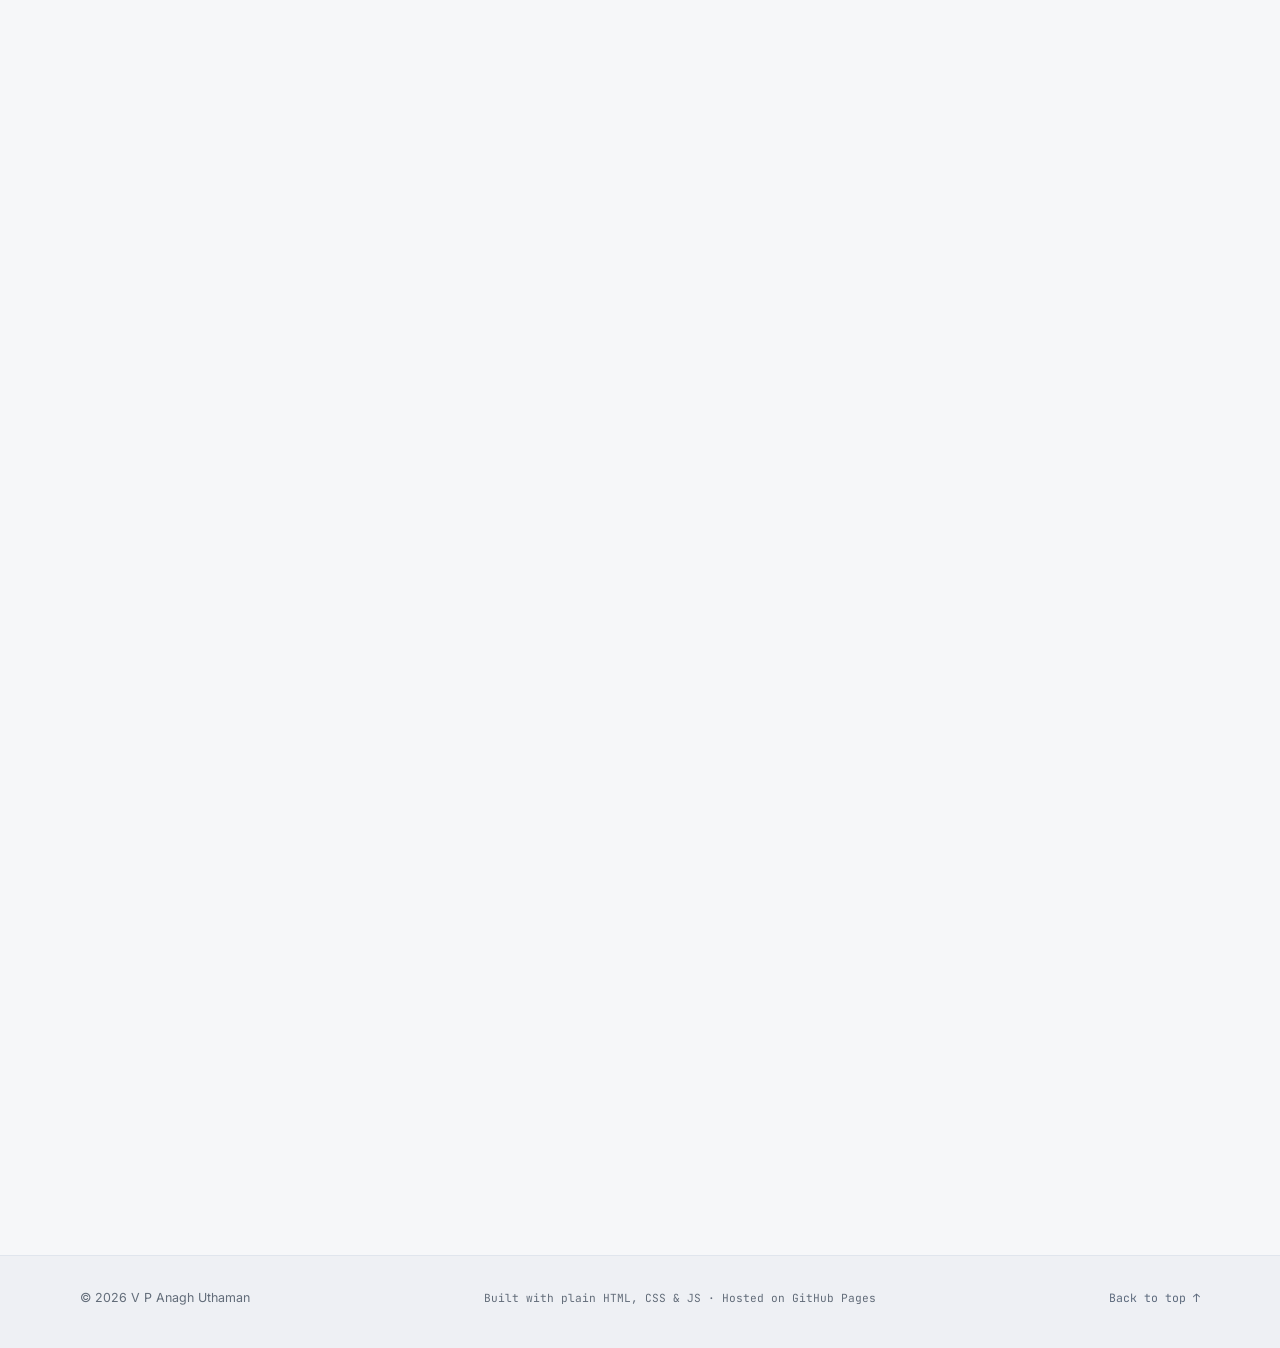
==== commit 64c99be7: "Add nested AutoFS busy directory write-up" ====
--- a/index.html
+++ b/index.html
@@ -709,6 +709,18 @@
               <a class="text-link" href="writing.html#custom-web-root">Read the write-up &rarr;</a>
             </div>
           </article>
+
+          <article class="project-card card reveal">
+            <div class="project-top">
+              <span class="badge badge-green">Storage</span>
+            </div>
+            <h3 class="project-title"><a href="writing.html#autofs-busy">AutoFS: rmdir says Device or resource busy</a></h3>
+            <p class="project-desc">The parent mount could not be released while the child <code>/mhome/south</code> was still attached. The fix was to unmount the child, then the parent, confirm with <code>findmnt</code>, and remove <code>/mhome</code>.</p>
+            <div class="project-foot">
+              <span class="mono-dim">RHEL / AutoFS</span>
+              <a class="text-link" href="writing.html#autofs-busy">Read the write-up &rarr;</a>
+            </div>
+          </article>
         </div>
       </div>
     </section>
--- a/assets/styles.css
+++ b/assets/styles.css
@@ -2293,6 +2293,26 @@
   font-size: inherit;
 }
 
+.post-figure {
+  margin: 0.9rem 0 0;
+}
+
+.post-figure img {
+  display: block;
+  max-width: 100%;
+  height: auto;
+  border: 1px solid var(--border);
+  border-radius: 8px;
+}
+
+.post-figure figcaption {
+  margin-top: 0.4rem;
+  color: var(--faint);
+  font-family: var(--font-mono);
+  font-size: 0.7rem;
+  line-height: 1.6;
+}
+
 .post-body p.post-note {
   margin: 1rem 0 0;
   padding: 0.8rem 1rem;
